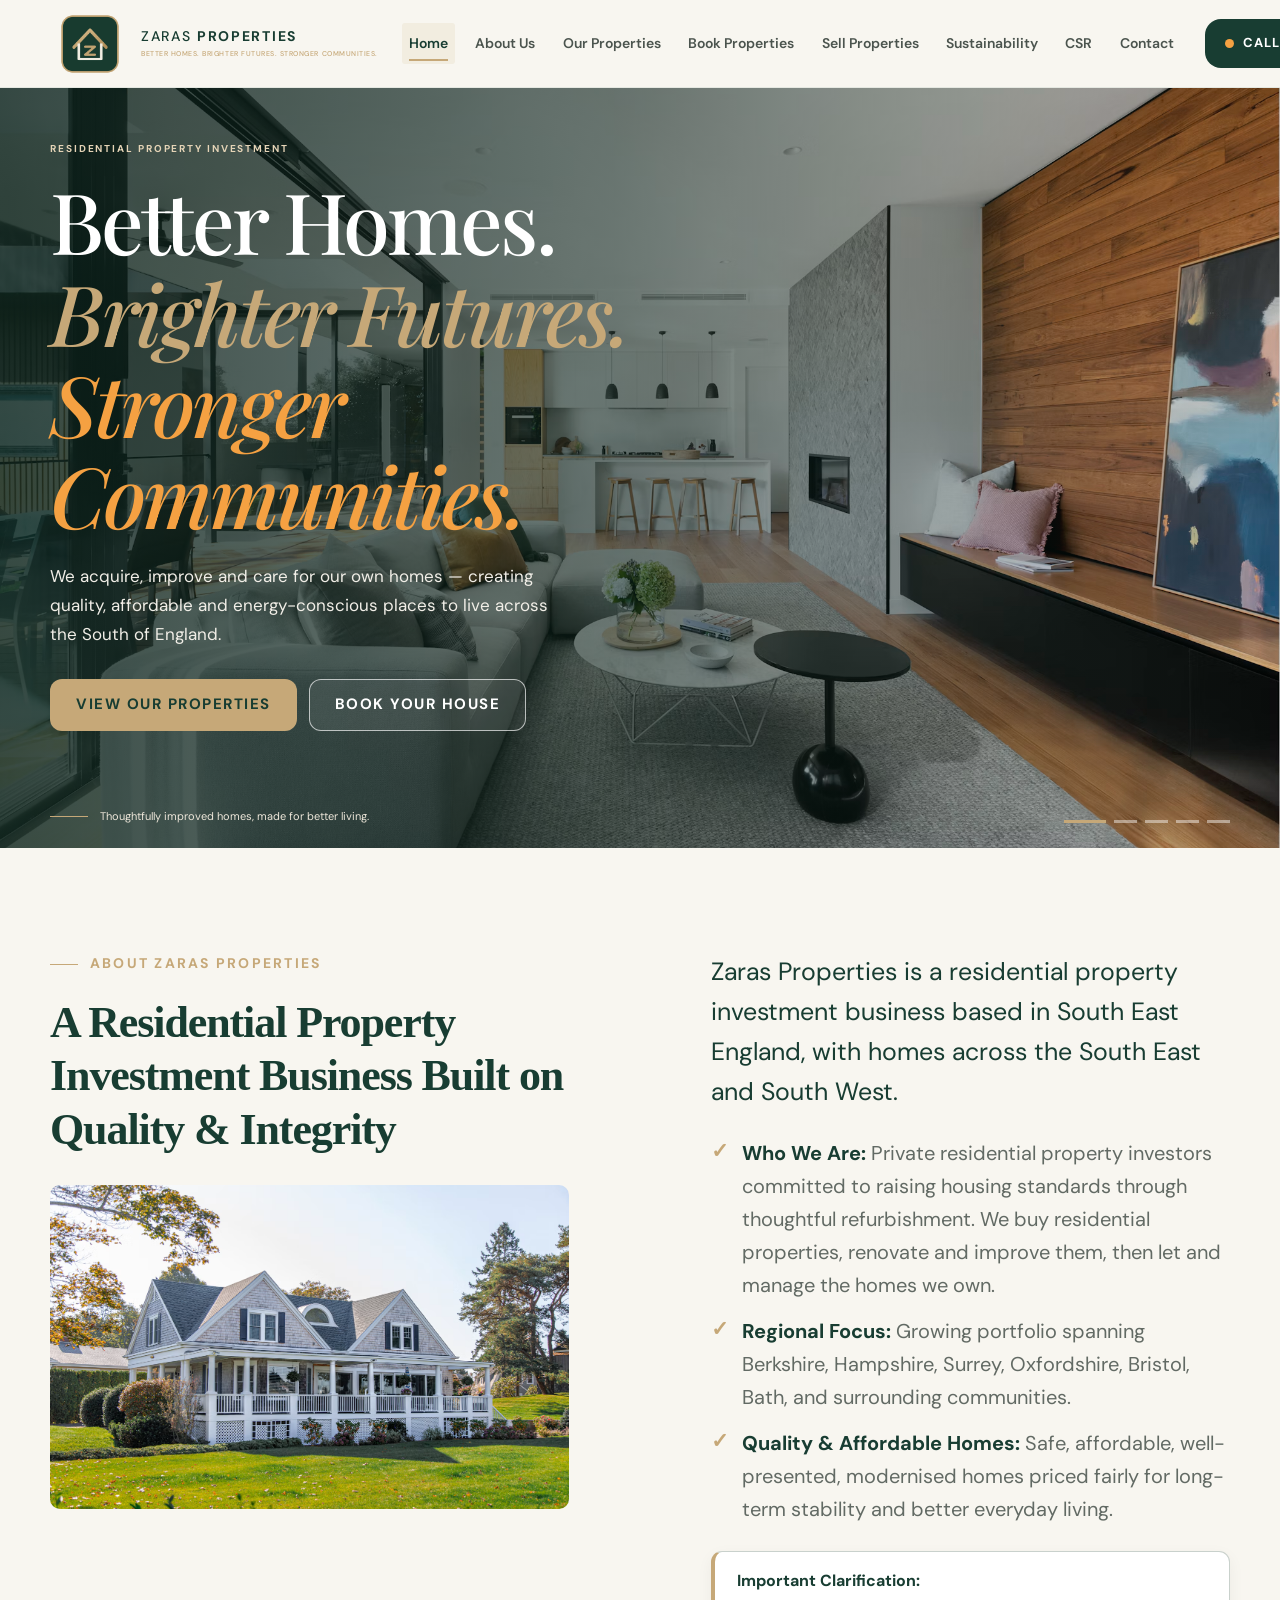
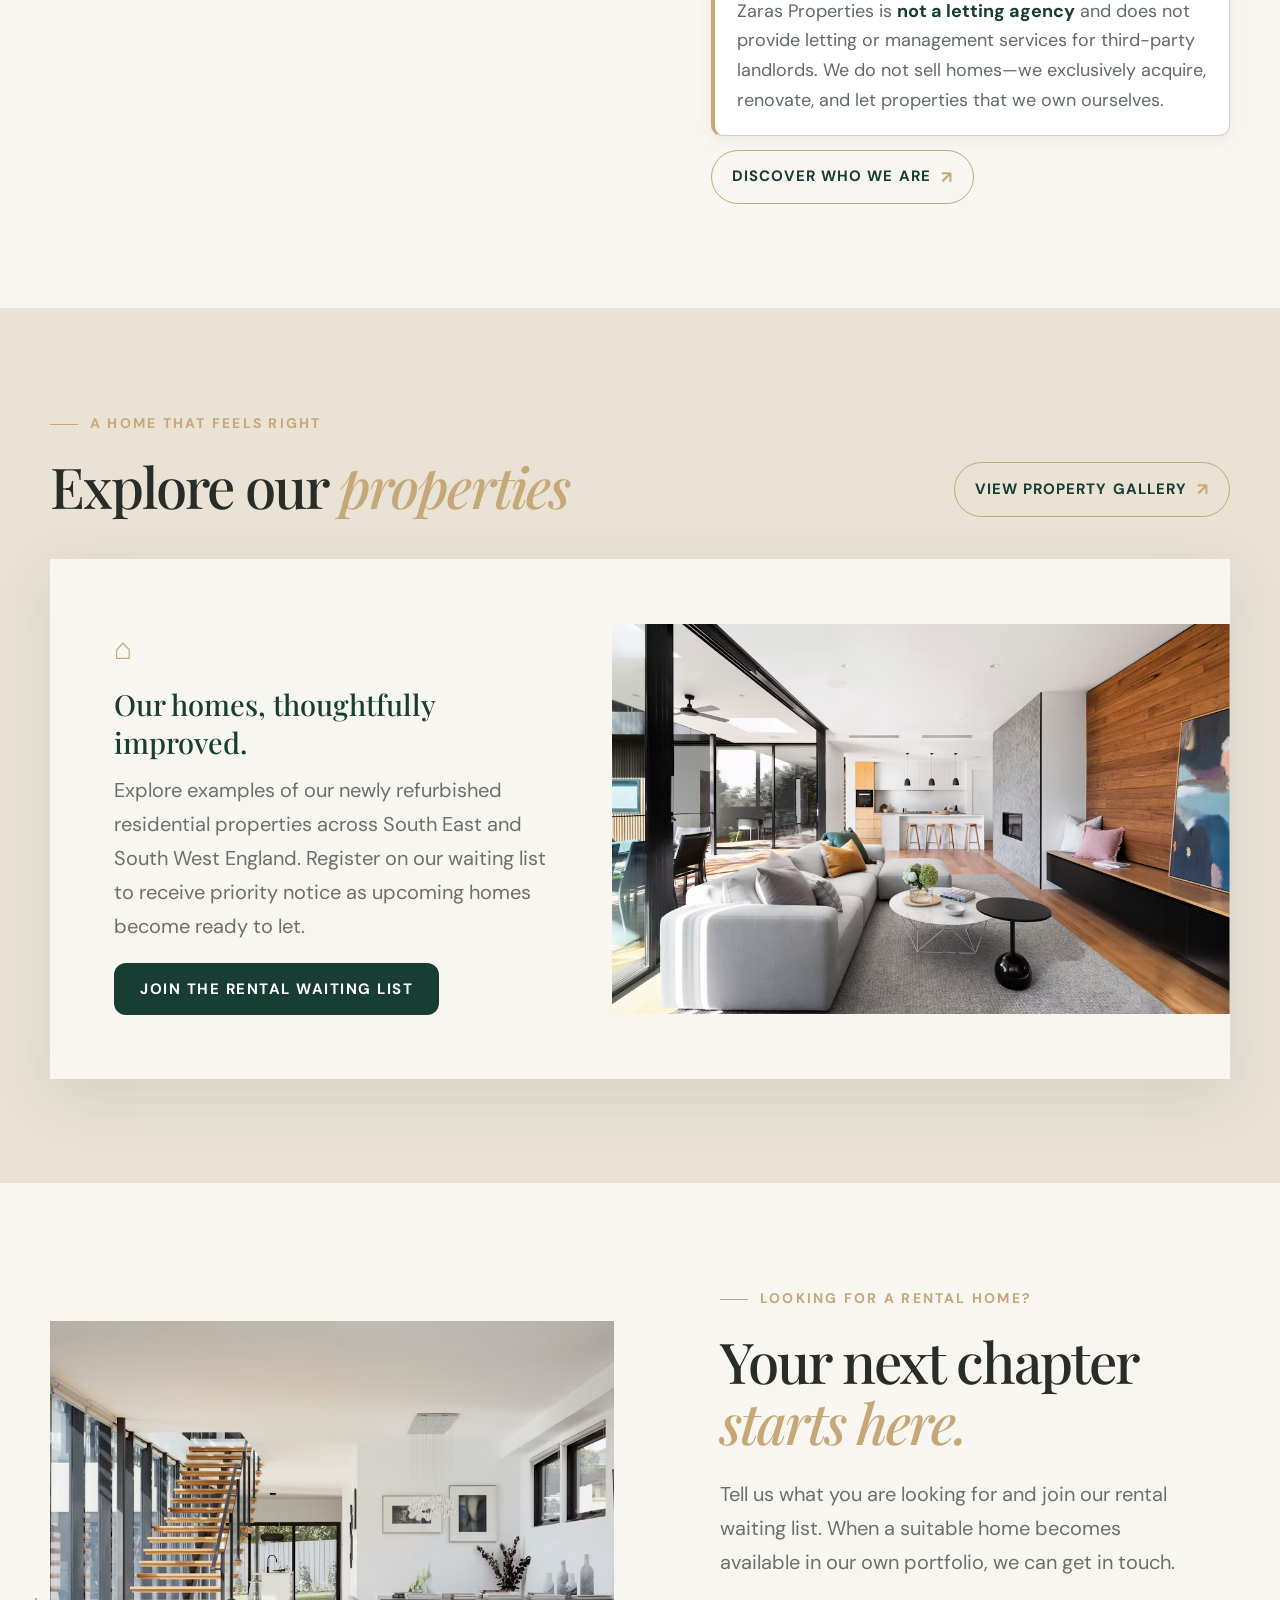
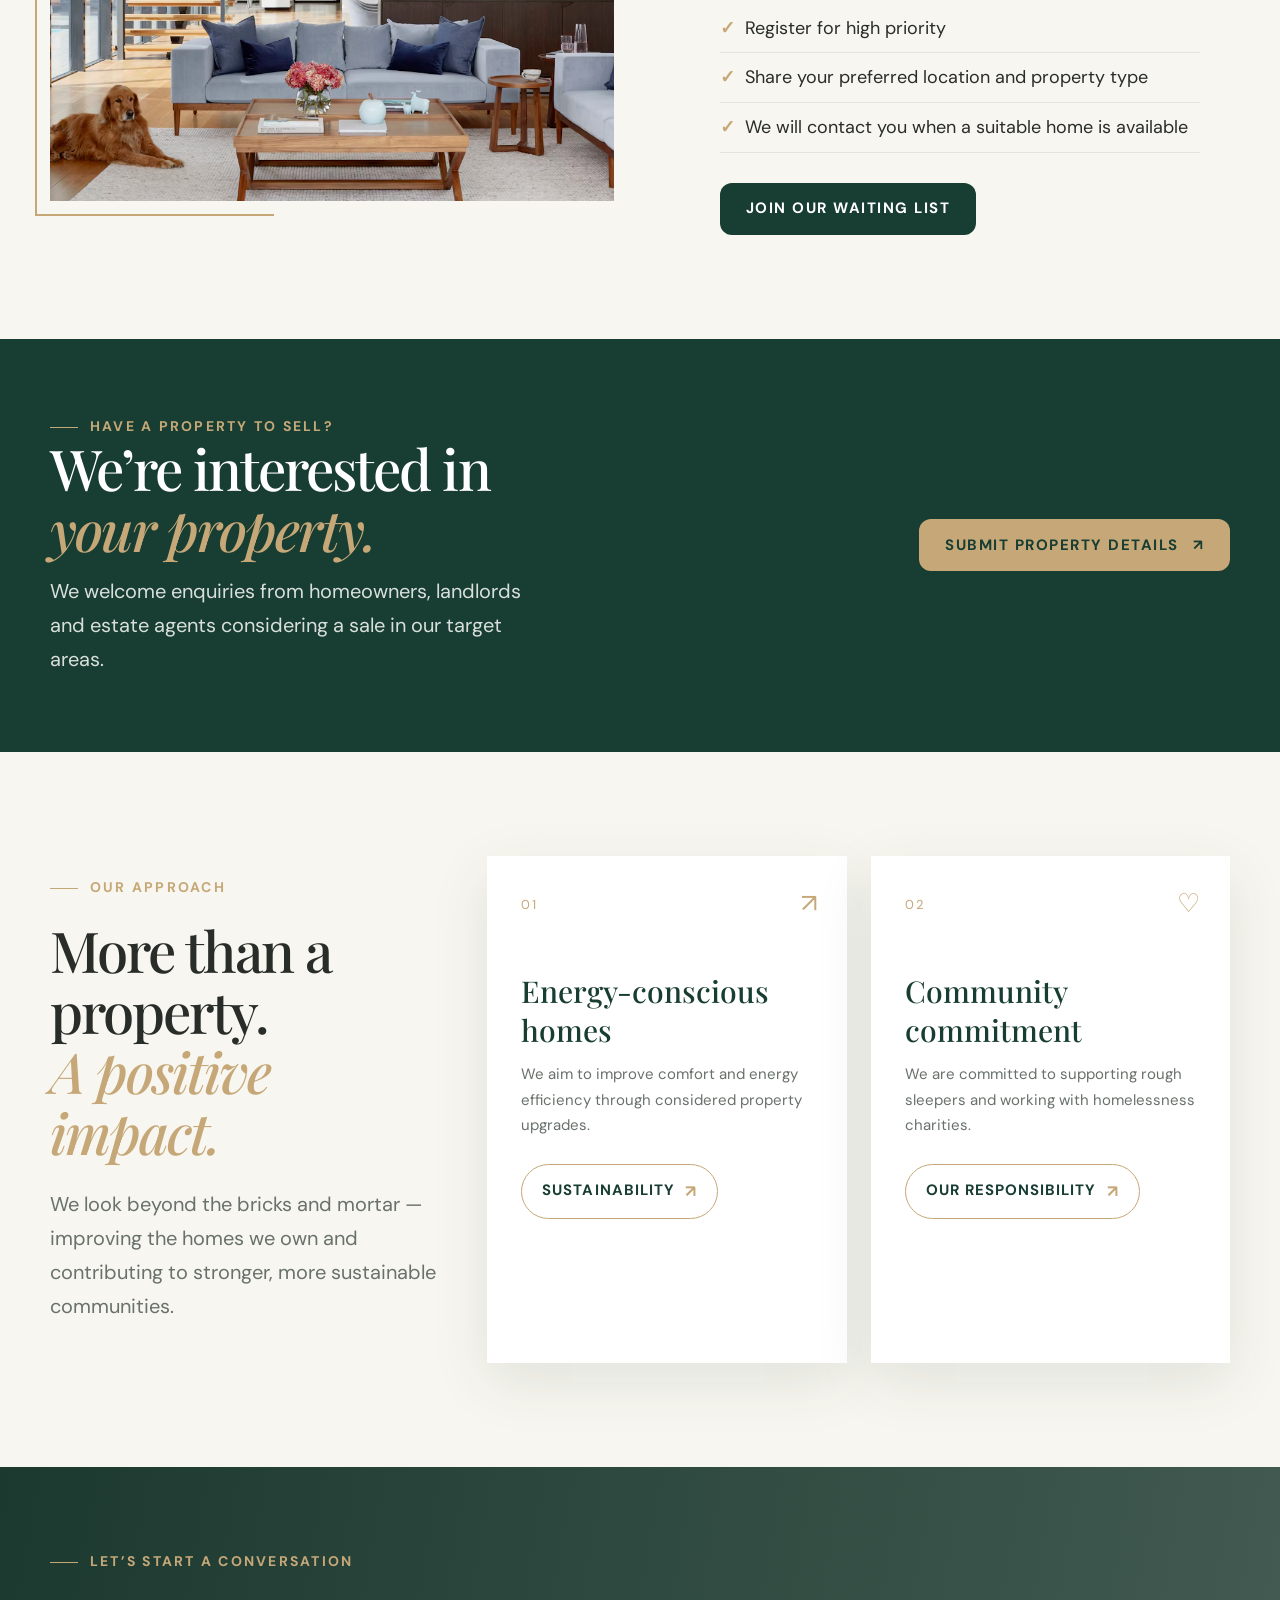
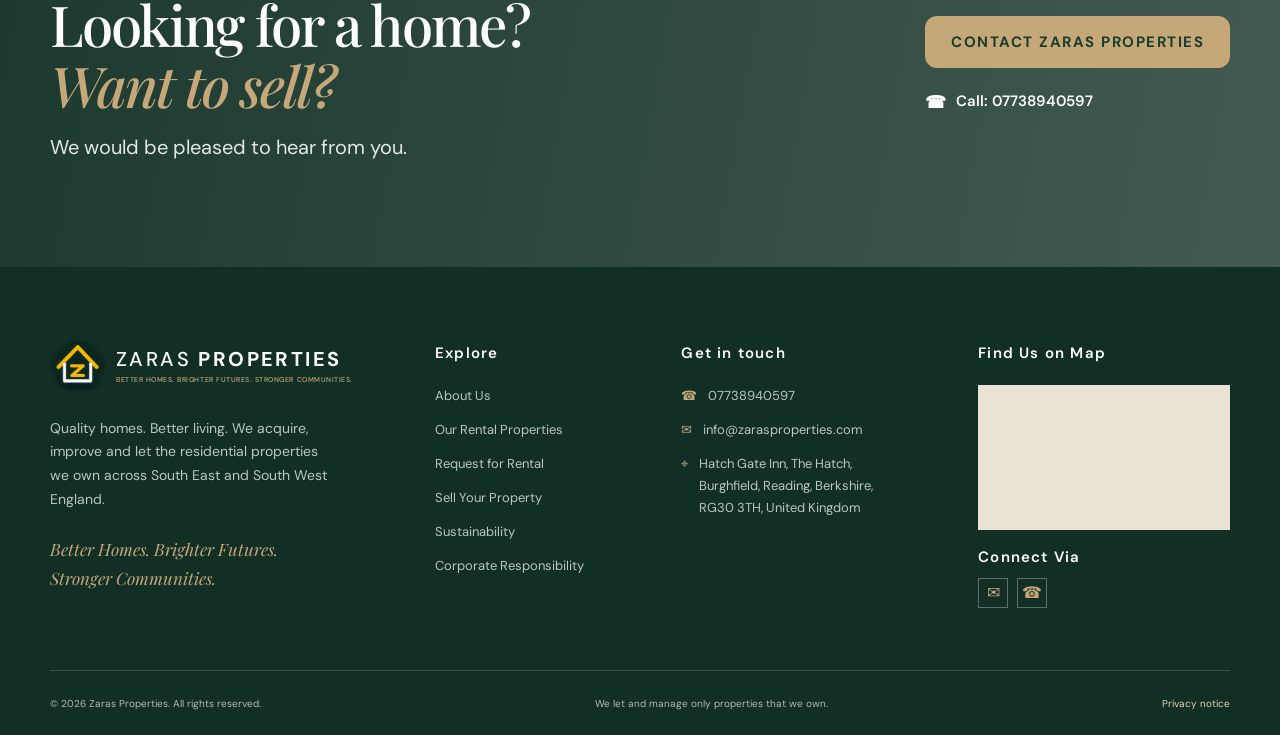
==== index.html @ 3f0edce5 "Add full website project with all folders" ====
<!doctype html>
<html lang="en-GB">

<head>
  <meta charset="utf-8"><meta name="viewport" content="width=device-width, initial-scale=1">
  <title>Zaras Properties | Better Homes. Brighter Futures. Stronger Communities.</title>
  <meta name="description" content="Residential property investment and quality rental homes across South East and South West England.">
  <meta name="theme-color" content="#183D32">
  <link rel="preconnect" href="https://fonts.googleapis.com"><link rel="preconnect" href="https://fonts.gstatic.com" crossorigin>
  <link href="https://fonts.googleapis.com/css2?family=DM+Sans:wght@400;500;600;700&family=Playfair+Display:ital,wght@0,500;0,600;1,500;1,600&display=swap" rel="stylesheet">
  <link rel="stylesheet" href="assets/css/style.css">
  
  <link rel="icon" type="image/png" sizes="32x32" href="assets/images/favicon.ico" />
  
  
  <script defer src="assets/js/main.js"></script>
</head>


<body>

<a class="skip-link" href="#main">Skip to content</a>

<!-- Menu Part-->


<!-- Logo Section-->


<header class="site-header">
  <div class="container nav-wrap">
    
	<a class="brand" href="index.html" aria-label="Zaras Properties home">

    <img src="assets/images/zaras-logo.png"
         alt="Zaras Properties Logo"
         class="navbar-logo">

    <span class="brand-name">
        ZARAS <b>PROPERTIES</b>
        <small>BETTER HOMES. BRIGHTER FUTURES. STRONGER COMMUNITIES.</small>
    </span>

	</a>
	
    <button class="menu-toggle" aria-label="Open navigation" aria-expanded="false"><span></span><span></span><span></span></button>
    <nav class="main-nav" aria-label="Main navigation">
      <a class="active" href="index.html">Home</a>
      <a class="" href="about.html">About Us</a>
      <a class="" href="properties.html">Our Properties</a>
      <a class="" href="rental-enquiry.html">Book Properties </a>
      <a class="" href="sell-property.html">Sell Properties</a>
      <a class="" href="sustainability.html">Sustainability</a>
      <a class="" href="csr.html">CSR</a>
      <a class="" href="contact.html">Contact</a>
    </nav>
    <a class="call-button" href="tel:07738940597"><span class="pulse-dot"></span> Call Us</a>
  </div>
</header>


<!-- Main Body  -->

<main>

<!-- Hero Section -->

  <section class="hero" aria-label="Welcome to Zaras Properties">
    <div class="hero-slides" aria-hidden="true">
	
      <div class="hero-slide active" style="background-image: url('assets/images/hero/Image-1.avif');"></div>
	  <div class="hero-slide active" style="background-image: url('assets/images/hero/Image-2.avif');"></div>
	  <div class="hero-slide active" style="background-image: url('assets/images/hero/Image-3.avif');"></div>
	  <div class="hero-slide active" style="background-image: url('assets/images/hero/Image-2.avif');"></div>
	  <div class="hero-slide active" style="background-image: url('assets/images/hero/Image-4.avif');"></div>
	  
    </div>
    <div class="hero-shade"></div>
    <div class="container hero-content">
      <p class="eyebrow light">RESIDENTIAL PROPERTY INVESTMENT</p>
      
	  <h1>
		Better Homes.<br>
		<em>Brighter Futures.<br>
        <span class="stronger-text">Stronger Communities.</span>
		</em>
	</h1>
	
      <p class="hero-copy">We acquire, improve and care for our own homes — creating quality, affordable and energy-conscious places to live across the South of England.</p>
      <div class="button-row">
        <a class="button button-gold" href="properties.html">View Our Properties</a>
        <a class="button button-outline-light" href="rental-enquiry.html">Book Your House</a>
      </div>
      <div class="hero-caption"><span class="caption-line"></span><span id="hero-caption">Thoughtfully improved homes, made for better living.</span></div>
      <div class="hero-dots" aria-label="Choose hero image">
        <button class="hero-dot active" aria-label="Slide 1" data-slide="0"></button><button class="hero-dot" aria-label="Slide 2" data-slide="1"></button><button class="hero-dot" aria-label="Slide 3" data-slide="2"></button><button class="hero-dot" aria-label="Slide 4" data-slide="3"></button><button class="hero-dot" aria-label="Slide 5" data-slide="4"></button>
      </div>
    </div>
  </section>
  
  <!-- About Section -->

  <section class="intro-section section-pad">
    <div class="container split-intro">
      
	 
			<div class="about-heading">
				<span class="section-eyebrow">About Zaras Properties</span>

				<h2 class="about-section-title">
					A Residential Property Investment Business Built on Quality &amp; Integrity
				</h2>

				<div class="about-section-image">
					<img src="assets/images/about-image.avif"
						 alt="Residential property owned and renovated by Zaras Properties">
				</div>
           </div>

	  
      <div class="intro-copy"><p class="lead">Zaras Properties is a residential property investment business based in South East England, with homes across the South East and South West.</p>
	  
	  <div class="about-feature-list">

			<div class="about-feature-item">
				<span class="feature-check">✓</span>
				<p>
					<strong>Who We Are:</strong>
					
					Private residential property investors committed to raising
					housing standards through thoughtful refurbishment. We buy residential properties, renovate and improve them, then let and manage the homes we own.
				</p>

			</div>

			<div class="about-feature-item">
				<span class="feature-check">✓</span>
				<p>
					<strong>Regional Focus:</strong>
					Growing portfolio spanning Berkshire, Hampshire, Surrey,
					Oxfordshire, Bristol, Bath, and surrounding communities.
				</p>
			</div>

			<div class="about-feature-item">
				<span class="feature-check">✓</span>
				<p>
					<strong>Quality &amp; Affordable Homes:</strong>
					Safe, affordable, well-presented, modernised homes priced fairly for
					long-term stability and  better everyday living.
				</p>
			</div>

		</div>
		
		
		<div class="important-clarification">
			<h3>Important Clarification:</h3>
			<p>
				Zaras Properties is <strong>not a letting agency</strong> and does not provide letting or management services for third-party landlords. We do not sell homes—we exclusively acquire, renovate, and let properties that we own ourselves.
			</p>
		</div>
	  
	  <a class="text-link" href="about.html">Discover who we are <span>↗</span></a></div>
    
	
</div>
	
	



		


  </section>


<!-- Explore our properties Section -->

  <section class="section-pad bg-sand">
    <div class="container">
      <div class="section-heading"><div><p class="section-eyebrow">A HOME THAT FEELS RIGHT</p><h2>Explore our <em>properties</em></h2></div><a class="text-link" href="properties.html">View property gallery <span>↗</span></a></div>
                  <div class="empty-feature"><div><span class="empty-icon">⌂</span><h3>Our homes, thoughtfully improved.</h3><p>Explore examples of our newly refurbished residential properties across South East and South West England. Register on our waiting list to receive priority notice as upcoming homes become ready to let.</p><a class="button button-green" href="rental-enquiry.html">Join the rental waiting list</a>
				  
				  </div>
				  
				  <img src="assets/images/explorer-properties.avif"
							alt="Bright, renovated British-style home interior">
				  
				  </div>
          </div>
  </section>

<!-- Looking for properties Section -->

  <section class="section-pad">
    <div class="container feature-split">
	
      <div class="feature-image">
	  	  
	  <img src="assets/images/looking-for-rental.avif"
		alt="Bright, renovated British-style home interior">
	  </div>
	  
      <div class="feature-text"><p class="section-eyebrow">LOOKING FOR A RENTAL HOME?</p><h2>Your next chapter<br><em>starts here.</em></h2><p>Tell us what you are looking for and join our rental waiting list. When a suitable home becomes available in our own portfolio, we can get in touch.</p>
	  
	  <ul class="check-list">
	  
	  <li>Register for high priority</li>
	  <li>Share your preferred location and property type</li>
	  <li>We will contact you when a suitable home is available</li>
	  
	  </ul>
	  
	  <a class="button button-green" href="rental-enquiry.html">Join Our Waiting List</a>
	  
	  </div>
    </div>
  </section>

<!-- HAVE A PROPERTY TO SELL Section -->

  <section class="sell-band">
    
	<div class="container sell-inner">
	
	<div>
		<p class="section-eyebrow light">HAVE A PROPERTY TO SELL?</p><h2>We’re interested in<br><em>your property.</em></h2><p>We welcome enquiries from homeowners, landlords and estate agents considering a sale in our target areas.</p>
	
	</div>
	
	<a class="button button-gold" href="sell-property.html">Submit Property Details <span>↗</span></a>
	
	</div>
  </section>

<!-- Our Approach Section -->

  <section class="section-pad">
    <div class="container values-grid">
      
	  <div class="value-intro">
	  <p class="section-eyebrow">OUR APPROACH</p><h2>More than a property.<br><em>A positive impact.</em></h2><p>We look beyond the bricks and mortar — improving the homes we own and contributing to stronger, more sustainable communities.</p>
	  </div>
	  
      <a class="value-card" href="sustainability.html"><span class="value-number">01</span><span class="value-icon">↗</span><h3>Energy-conscious homes</h3><p>We aim to improve comfort and energy efficiency through considered property upgrades.</p><span class="text-link">Sustainability <b>↗</b></span></a>
	  
      <a class="value-card" href="csr.html"><span class="value-number">02</span><span class="value-icon">♡</span><h3>Community commitment</h3><p>We are committed to supporting rough sleepers and working with homelessness charities.</p><span class="text-link">Our responsibility <b>↗</b></span></a>
    </div>
  
  </section>
  
  
  <!-- Contact Section -->

  <section class="contact-cta">
    <div class="container cta-inner">
	
	<div><p class="section-eyebrow light">LET’S START A CONVERSATION</p><h2>Looking for a home?<br><em>Want to sell?</em></h2><p>We would be pleased to hear from you.</p>
	</div>
	
	
		<div class="cta-actions">
			<a class="button button-gold" href="contact.html">
				Contact Zaras Properties
			</a>

			<a class="phone-link light" href="tel:07738940597">
				<span class="phone-icon">☎</span>
				Call: 07738940597
			</a>
		</div>

	
	</div>
  </section>
  
</main>



<!-- Footer Part -->

<footer class="site-footer">

  <div class="container footer-grid">
  
    <div class="footer-brand">
	
		
		<a class="brand brand-light" href="index.html">
			<img src="assets/images/logo-footer.png"
     `		alt="Zaras Properties Logo"
			class="footer-logo">

			<span class="brand-name">
				ZARAS <b>PROPERTIES</b>
				<small>BETTER HOMES. BRIGHTER FUTURES. STRONGER COMMUNITIES.</small>
			</span>
		
		</a>

		<p>Quality homes. Better living. We acquire, improve and let the residential properties we own across South East and South West England.</p>

		<p class="footer-slogan">Better Homes. Brighter Futures.<br>Stronger Communities.</p>

		
	</div>
	
	
    <div>
	
		<h3>Explore</h3>
		<ul>
		<li><a href="about.html">About Us</a></li>
		<li><a href="properties.html">Our Rental Properties</a></li>
		<li><a href="rental-enquiry.html">Request for Rental</a></li>
		<li><a href="sell-property.html">Sell Your Property</a></li>
		<li><a href="sustainability.html">Sustainability</a></li>
		<li><a href="csr.html">Corporate Responsibility</a></li>
		</ul>
	
	</div>
	
    <div>
		<h3>Get in touch</h3>
		<ul class="contact-list">
		
		<li><span>☎</span><a href="tel:07738940597">07738940597</a></li>
		<li><span>✉</span><a href="mailto:info@zarasproperties.com">info@zarasproperties.com</a></li>
		<li><span>⌖</span><span>Hatch Gate Inn, The Hatch,<br>Burghfield, Reading, Berkshire,<br>RG30 3TH, United Kingdom</span></li>
		
		</ul>
	</div>
	
    <div>
	
		<h3>Find Us on Map</h3>
		<div class="map-frame footer-map">
		<iframe title="Zaras Properties office location" loading="lazy" referrerpolicy="no-referrer-when-downgrade" src="https://www.google.com/maps?q=Hatch%20Gate%20Inn%2C%20The%20Hatch%2C%20Burghfield%2C%20Reading%2C%20Berkshire%2C%20RG30%203TH&output=embed"></iframe>
		</div>
		
		<h3 class="social-heading">Connect Via</h3><div class="social-links"><a href="mailto:info@zarasproperties.com" aria-label="Email Zaras Properties">✉</a><a href="tel:07738940597" aria-label="Call Zaras Properties">☎</a></div>
	
	</div>
	
		
	
  </div>
  
  <div class="container footer-bottom"><span>© 2026 Zaras Properties. All rights reserved.</span><span>We let and manage only properties that we own.</span><a href="privacy.html">Privacy notice</a></div>
  
  
</footer>


</body>

</html>
---- assets/css/style.css ----
:root {
    --green: #183D32;
    --green2: #214d40;
    --gold: #C6A878;
    --ivory: #F8F6F0;
    --sand: #E9E2D5;
    --charcoal: #292D2A;
    --sage: #879889;
    --white: #fff;
	--yellow: #f5a142;
    --serif: "Playfair Display",Georgia,serif;
    --sans: "DM Sans",Arial,sans-serif;
    --shadow: 0 18px 55px rgba(24,61,50,.10)
}
* {
    box-sizing: border-box
}
html {
    scroll-behavior: smooth
}
body {
    margin: 0;
    background: var(--ivory);
    color: var(--charcoal);
    font-family: var(--sans);
    font-size: 15px;
    line-height: 1.7
}
body.menu-open {
    overflow: hidden
}
img {
    max-width: 100%;
    display: block
}
a {
    color: inherit;
    text-decoration: none
}
button,input,select,textarea {
    font: inherit
}
.container {
    width: min(1180px,calc(100% - 48px));
    margin: auto
}
.narrow {
    max-width: 760px
}
.center {
    text-align: center
}
.section-pad {
    padding: 104px 0
}
.bg-sand {
    background: var(--sand)
}
.eyebrow {
    font-size: 10px;
    font-weight: 700;
    letter-spacing: .19em;
    color: var(--sage);
    margin: 0 0 18px
}
.eyebrow.light {
    color: #e5d4b7
}
h1,h2,h3,p {
    margin-top: 0
}
h1,h2 {
    font-family: var(--serif);
    font-weight: 500;
    letter-spacing: -.035em;
    line-height: 1.08
}
h1 {
    font-size: clamp(48px,6.6vw,86px);
    margin-bottom: 22px
}
h2 {
    font-size: clamp(36px,4.4vw,58px);
    margin-bottom: 24px
}
h1 em,h2 em {
    color: var(--gold);
    font-weight: 500
}
h3 {
    font-size: 20px;
    line-height: 1.3;
    font-weight: 600
}
.lead {
    font-size: 25px;
    line-height: 1.6;
    color: var(--green)
}
.button {
    display: inline-flex;
    align-items: center;
    justify-content: center;
    gap: 14px;
    min-height: 52px;
    padding: 0 25px;
    border: 1px solid transparent;
    font-size: 15px;
    font-weight: 700;
    letter-spacing: .1em;
    text-transform: uppercase;
    transition: .25s ease;
    cursor: pointer;
	border-radius: 12px;
}
.button:hover {
    transform: translateY(-2px);
    box-shadow: 0 10px 25px #0002
}
.button-green {
    background: var(--green);
    color: white
}
.button-green:hover {
    background: var(--gold);
    color: #fff;
}

.button-gold {
    background: var(--gold);
    color: var(--green)
}
.button-outline-light {
    border-color: #ffffffa8;
    color: #fff;
    background: #ffffff12
}
.button-row {
    display: flex;
    gap: 12px;
    flex-wrap: wrap
}
.text-link {
    display: inline-flex;
    align-items: center;
    justify-content: center;
    gap: 10px;

    color: var(--green);
    background: transparent;
    font-size: 15px;
    font-weight: 700;
    letter-spacing: .07em;
    text-transform: uppercase;
    text-decoration: none;

    border: 1px solid var(--gold);
    border-radius: 30px;
    padding: 12px 20px;

    transition: all .3s ease;
}
.text-link span,.text-link b {
    color: var(--gold);
    font-size: 17px;
    transition: all .3s ease;
}

.text-link:hover {
    background: var(--green);
    color: #fff;
    border-color: var(--gold);
}
.text-link:hover span,
.text-link:hover b {
    color: #fff;
    transform: translate(3px, -2px);
}
.skip-link {
    position: absolute;
    left: -999px;
    top: 8px;
    background: #fff;
    padding: 10px;
    z-index: 1000
}
.skip-link:focus {
    left: 8px
}
.site-header {
    height: 88px;
    position: sticky;
    top: 0;
    z-index: 100;
    background: rgba(248,246,240,.96);
    backdrop-filter: blur(14px);
    border-bottom: 1px solid #183d3214
}
.nav-wrap {
    height: 100%;
    display: flex;
    align-items: center;
    justify-content: space-between;
    gap: 24px
}
.brand {
    display: flex;
    align-items: center;
    gap: 11px;
    flex-shrink: 0
}
.brand-mark {
    width: 42px;
    height: 42px;
    border: 1px solid var(--gold);
    display: grid;
    place-items: center;
    color: var(--green);
    font-family: var(--serif);
    font-size: 29px
}
.brand-name {
    font-size: 14px;
    letter-spacing: .12em;
    color: var(--green);
    font-weight: 500;
    line-height: 1.2
}
.brand-name b {
    font-weight: 700
}
.brand-name small {
    display: block;
    font-size: 7px !important;
	color: var(--gold) !important;
    letter-spacing: .16em;
    color: var(--sage);
    margin-top: 5px
}
.main-nav {
    display: flex;
    align-items: center;
    gap: clamp(10px,1.35vw,21px)
}
.main-nav a {
    font-size: 10px;
    font-weight: 600;
    color: #4b544e;
    white-space: nowrap;
    transition: .2s
}
.main-nav a:hover,.main-nav a.active {
    color: var(--green)
}
.main-nav a.active {
    box-shadow: 0 2px var(--gold);
    padding-bottom: 6px
}

.call-button {
    display: flex;
    align-items: center;
    gap: 9px;
    background: var(--green);
    color: #fff;
    padding: 12px 19px;
    font-size: 13px;
    font-weight: 700;
    letter-spacing: .08em;
    text-transform: uppercase;
    white-space: nowrap;

    border-radius: 16px;
    border: 1px solid transparent;
    transition: all .3s ease;
    cursor: pointer;
}

.call-button:hover {
    background: var(--gold);
    color: #fff;
    border-color: var(--gold);
}

.pulse-dot {
    width: 9px;
    height: 9px;
    background: var(--yellow);
    border-radius: 50%;
    box-shadow: 0 0 0 0 #c6a878a0;
    animation: pulse 1.8s infinite
}
@keyframes pulse {
    70% {
        box-shadow: 0 0 0 8px #c6a87800
    }
    100% {
        box-shadow: 0 0 0 0 #c6a87800
    }
}
.menu-toggle {
    display: none
}
.hero {
    min-height: 650px;
    height: min(760px,calc(100vh - 88px));
    position: relative;
    display: flex;
    align-items: center;
    overflow: hidden;
    background: var(--green)
}
.hero-slides,.hero-shade {
    position: absolute;
    inset: 0
}
.hero-slide {
    position: absolute;
    inset: 0;
    background-size: cover;
    background-position: center;
    opacity: 0;
    transform: scale(1.04);
    transition: opacity 1.3s ease,transform 7s ease
}
.hero-slide.active {
    opacity: 1;
    transform: scale(1)
}
.hero-shade {
    background: linear-gradient(90deg,rgba(12,35,28,.82) 0%,rgba(12,35,28,.58) 48%,rgba(12,35,28,.12) 100%)
}
.hero-content {
    position: relative;
    color: #fff;
    padding-top: 30px
}
.hero h1 {
    max-width: 760px
}
.hero-copy {
    max-width: 520px;
    color: #f1eee7;
    font-size: 16px;
    margin-bottom: 30px
}
.hero-caption {
    display: flex;
    align-items: center;
    gap: 12px;
    margin-top: 76px;
    color: #eee7da;
    font-size: 11px
}
.caption-line {
    width: 38px;
    height: 1px;
    background: var(--gold)
}
.hero-dots {
    position: absolute;
    right: 0;
    bottom: 3px;
    display: flex;
    gap: 8px
}
.hero-dot {
    width: 23px;
    height: 3px;
    border: 0;
    background: #ffffff70;
    padding: 0;
    cursor: pointer
}
.hero-dot.active {
    background: var(--gold);
    width: 42px
}
.split-intro {
    display: grid;
    grid-template-columns: 1fr 1fr;
    gap: 12%;
    align-items: start
}
.intro-copy {
    max-width: 540px
}
.intro-copy p:not(.lead) {
    color: #626a64
}
.intro-copy .text-link {
    margin-top: 14px
}
.section-heading {
    display: flex;
    align-items: end;
    justify-content: space-between;
    gap: 30px;
    margin-bottom: 42px
}
.section-heading h2 {
    margin-bottom: 0
}
.section-note {
    max-width: 290px;
    color: #68716b;
    font-size: 13px
}
.property-grid {
    display: grid;
    grid-template-columns: repeat(3,1fr);
    gap: 24px
}
.property-card {
    background: var(--ivory);
    box-shadow: var(--shadow);
    overflow: hidden
}
.property-card>a {
    display: block
}
.property-card img {
    width: 100%;
    height: 250px;
    object-fit: cover;
    transition: transform .6s
}
.property-card:hover img {
    transform: scale(1.04)
}
.property-info {
    padding: 25px
}
.property-info .eyebrow {
    margin-bottom: 10px
}
.property-info h3 {
    color: var(--green);
    margin-bottom: 9px
}
.property-info p:not(.eyebrow) {
    color: #69716b;
    font-size: 13px
}
.property-info .text-link {
    margin-top: 5px
}
.empty-feature,.gallery-empty {
    display: grid;
    grid-template-columns: 1fr 1.1fr;
    align-items: center;
    background: var(--ivory);
    box-shadow: var(--shadow)
}
.empty-feature>div,.gallery-empty>div {
    padding: clamp(28px,5vw,65px)
}
.empty-feature img {
    width: 100%;
    height: 390px;
    object-fit: cover;
	transition: transform .5s ease;
}
.empty-feature:hover img {
    transform: scale(1.04);
}
.gallery-empty img {
    width: 100%;
    height: 390px;
    object-fit: cover
}
.empty-icon {
    font-size: 30px;
    color: var(--gold)
}
.empty-feature h3 {
    font-family: var(--serif);
    font-size: 29px;
    font-weight: 500;
    color: var(--green);
    margin: 12px 0
}
.empty-feature p,.gallery-empty p {
    color: #69716b
}
.feature-split {
    display: grid;
    grid-template-columns: 1.05fr .95fr;
    gap: 9%;
    align-items: center
}
.feature-image {
    position: relative
}
.feature-image:before {
    content: "";
    position: absolute;
    left: -15px;
    bottom: -15px;
    width: 42%;
    height: 45%;
    border-left: 2px solid var(--gold);
    border-bottom: 2px solid var(--gold);
    z-index: 0
}
.feature-image img {
    position: relative;
    width: 100%;
    height: 480px;
    object-fit: cover;
	transition: transform .5s ease;
}
.feature-image:hover img {
    transform: scale(1.04);
}


.feature-text {
    max-width: 480px
}
.feature-text>p:not(.eyebrow) {
    color: #68716b
}
.check-list {
    list-style: none;
    padding: 0;
    margin: 25px 0 30px
}
.check-list li {
    padding: 9px 0 9px 25px;
    position: relative;
    font-size: 13px;
    border-bottom: 1px solid #183d3218
}
.check-list li:before {
    content: "✓";
    position: absolute;
    left: 0;
    color: var(--gold);
    font-weight: 700
}
.sell-band {
    background: var(--green);
    color: #fff;
    padding: 76px 0
}
.sell-inner {
    display: flex;
    justify-content: space-between;
    align-items: center;
    gap: 40px
}
.sell-inner h2 {
    margin-bottom: 14px
}
.sell-inner p:not(.eyebrow) {
    color: #d9e0db;
    max-width: 510px;
    margin-bottom: 0
}
.sell-inner .button {
    flex-shrink: 0
}
.values-grid {
    display: grid;
    grid-template-columns: 1.15fr 1fr 1fr;
    gap: 24px;
    align-items: stretch
}
.value-intro {
    padding: 20px 20px 20px 0
}
.value-intro p:not(.eyebrow) {
    color: #68716b
}
.value-card {
    position: relative;
    padding: 34px;
    background: #fff;
    min-height: 290px;
    box-shadow: var(--shadow);
    transition: .25s
}
.value-card:hover {
    transform: translateY(-5px)
}
.value-number {
    font-size: 13px;
    letter-spacing: .15em;
    color: var(--gold)
}
.value-icon {
    position: absolute;
    right: 30px;
    top: 25px;
    color: var(--gold);
    font-size: 26px
}
.value-card h3 {
    font-family: var(--serif);
    font-weight: 500;
    font-size: 30px;
    color: var(--green);
    margin: 55px 0 12px
}
.value-card p {
    font-size: 15px;
    color: #68716b
}
.value-card .text-link {
    margin-top: 10px
}
.contact-cta {
    background: linear-gradient(100deg,rgba(16,47,37,.95),rgba(16,47,37,.78)),url('https://images.unsplash.com/photo-1600607687920-4e2a09cf159d?auto=format&fit=crop&w=1800&q=80') center/cover;
    color: #fff;
    padding: 83px 0
}
.cta-inner {
    display: flex;
    align-items: center;
    justify-content: space-between;
    gap: 40px
}
.cta-inner h2 {
    margin-bottom: 14px
}
.cta-inner p:not(.eyebrow) {
    color: #e2e8e3
}
.cta-actions {
    display: flex;
    flex-direction: column;
    align-items: flex-start;
    gap: 20px
}
.phone-link {
    font-size: 15px;
    font-weight: 600
}
.light {
    color: #fff
}
.page-hero {
    min-height: 430px;
    display: flex;
    align-items: center;
    color: #fff;
    background: linear-gradient(90deg,rgba(15,46,36,.86),rgba(15,46,36,.38)),var(--page-image) center/cover
}
.page-hero .container {
    padding: 65px 0
}
.page-hero h1 {
    font-size: clamp(48px,6vw,72px);
    margin-bottom: 16px
}
.page-hero p:not(.eyebrow) {
    max-width: 540px;
    color: #f2f1eb;
    font-size: 15px
}
.compact-hero {
    min-height: 360px
}
.three-grid {
    display: grid;
    grid-template-columns: repeat(3,1fr);
    gap: 22px
}
.simple-card {
    background: var(--ivory);
    padding: 32px;
    min-height: 220px;
    border-top: 2px solid var(--gold)
}
.simple-card h3 {
    font-family: var(--serif);
    font-weight: 500;
    font-size: 25px;
    color: var(--green);
    margin: 22px 0 12px
}
.simple-card p {
    font-size: 13px;
    color: #68716b;
    margin-bottom: 0
}
.card-index {
    color: var(--gold);
    font-size: 11px;
    letter-spacing: .12em
}
.gallery-grid {
    grid-template-columns: repeat(3,1fr)
}
.property-meta,.status-tag {
    display: inline-block;
    font-size: 10px;
    letter-spacing: .05em;
    text-transform: uppercase;
    color: var(--green);
    margin: 4px 8px 0 0
}
.status-tag {
    padding: 4px 8px;
    background: var(--sand)
}
.gallery-empty {
    grid-template-columns: 1.1fr 1fr
}
.gallery-empty img {
    height: 430px
}
.gallery-empty h2 {
    font-size: 39px
}
.disclaimer {
    font-size: 11px;
    color: #7a807b;
    margin-top: 24px
}
.form-layout {
    display: grid;
    grid-template-columns: .75fr 1.25fr;
    gap: 9%;
    align-items: start
}
.form-aside {
    position: sticky;
    top: 125px
}
.form-aside p:not(.eyebrow) {
    color: #68716b
}
.aside-note {
    background: var(--sand);
    padding: 22px;
    margin-top: 30px;
    border-left: 2px solid var(--gold)
}
.aside-note strong {
    font-size: 12px;
    color: var(--green)
}
.aside-note p {
    font-size: 12px;
    margin: 8px 0 0
}
.contact-form {
    background: #fff;
    padding: clamp(25px,4vw,48px);
    box-shadow: var(--shadow)
}
.contact-form label {
    display: block;
    font-size: 11px;
    font-weight: 600;
    color: #46534b;
    margin-bottom: 18px
}
.contact-form input:not([type=checkbox]),.contact-form select,.contact-form textarea {
    width: 100%;
    margin-top: 8px;
    border: 1px solid #d9ded8;
    background: #fcfbf8;
    padding: 13px 14px;
    color: var(--charcoal);
    outline: none;
    border-radius: 0;
    font-size: 13px
}
.contact-form input:focus,.contact-form select:focus,.contact-form textarea:focus {
    border-color: var(--sage);
    box-shadow: 0 0 0 3px #87988920
}
.contact-form textarea {
    resize: vertical
}
.form-row {
    display: grid;
    grid-template-columns: 1fr 1fr;
    gap: 16px
}
.contact-form .consent {
    display: flex;
    gap: 10px;
    align-items: flex-start;
    font-weight: 400;
    color: #68716b
}
.consent input {
    margin-top: 3px;
    accent-color: var(--green)
}
.form-privacy {
    font-size: 10px;
    color: #818a83;
    margin: 13px 0 0
}
.other-subject[hidden] {
    display: none
}
.form-trap {
    position: absolute;
    left: -10000px;
    width: 1px;
    height: 1px;
    overflow: hidden
}
.contact-layout {
    display: grid;
    grid-template-columns: .8fr 1.2fr;
    gap: 8%;
    align-items: start
}
.contact-details h2 {
    font-size: 45px
}
.contact-method {
    display: flex;
    gap: 17px;
    padding: 20px 0;
    border-bottom: 1px solid #183d3220;
    align-items: center
}
.contact-method>span {
    width: 42px;
    height: 42px;
    display: grid;
    place-items: center;
    background: var(--sand);
    color: var(--green);
    font-size: 18px
}
.contact-method small {
    display: block;
    color: var(--sage);
    font-size: 9px;
    letter-spacing: .13em;
    font-weight: 700
}
.contact-method strong {
    font-size: 13px;
    color: var(--green);
    font-weight: 600;
    display: block;
    margin-top: 4px
}
.contact-details .aside-note {
    margin-top: 28px
}
.large-map,.map-frame {
    overflow: hidden;
    background: var(--sand)
}
.large-map iframe {
    width: 100%;
    height: 420px;
    border: 0;
    display: block
}
.footer-map iframe {
    width: 100%;
    height: 145px;
    border: 0;
    display: block
}
.site-footer {
    background: #122f26;
    color: #e9eee9;
    padding: 72px 0 0
}
.footer-grid {
    display: grid;
    grid-template-columns: 1.35fr .8fr 1fr 1fr;
    gap: 45px;
    padding-bottom: 55px
}
.brand-light .brand-mark {
    color: #f3eee3
}
.brand-light .brand-name {
    color: #fff
}
.brand-light .brand-name small {
    color: #b6c2b9
}
.footer-brand>p {
    font-size: 14px;
    color: #b9c7be;
    max-width: 290px;
    margin: 23px 0
}
.footer-slogan {
    color: var(--gold)!important;
    font-family: var(--serif);
    font-style: italic;
    font-size: 17px!important
}
.footer-grid h3 {
    font-size: 15px;
    letter-spacing: .08em;
    margin: 5px 0 22px;
    color: #fff
}
.footer-grid ul {
    list-style: none;
    margin: 0;
    padding: 0
}
.footer-grid li {
    margin: 0 0 12px;
    font-size: 13px;
    color: #bac6bf
}
.footer-grid li a:hover {
    color: var(--gold)
}
.contact-list li {
    display: flex;
    gap: 11px
}
.contact-list li>span:first-child {
    color: var(--gold)
}
.social-heading {
    margin: 18px 0 10px!important
}
.social-links {
    display: flex;
    gap: 9px
}
.social-links a {
    width: 30px;
    height: 30px;
    border: 1px solid #ffffff50;
    display: grid;
    place-items: center;
    color: var(--gold)
}
.footer-bottom {
    border-top: 1px solid #ffffff25;
    min-height: 65px;
    display: flex;
    align-items: center;
    justify-content: space-between;
    gap: 20px;
    font-size: 10px;
    color: #aebdb3
}
.footer-bottom a {
    color: #e6d3b0
}
.result-page {
    min-height: 65vh;
    display: grid;
    place-items: center;
    padding: 70px 24px
}
.result-card {
    max-width: 600px;
    text-align: center;
    background: #fff;
    padding: 55px;
    box-shadow: var(--shadow)
}
.result-card p:not(.eyebrow) {
    color: #68716b
}
.success-mark {
    width: 52px;
    height: 52px;
    border-radius: 50%;
    background: var(--sand);
    color: var(--green);
    display: grid;
    place-items: center;
    font-size: 24px;
    margin: 0 auto 25px
}
.legal-copy h2 {
    font-size: 28px;
    margin: 30px 0 12px
}
.legal-copy p {
    color: #626a64
}
.admin-wrap {
    max-width: 1100px;
    margin: 55px auto;
    padding: 0 24px
}
.admin-login {
    max-width: 500px;
    margin: 10vh auto
}
.admin-top {
    display: flex;
    justify-content: space-between;
    align-items: center;
    margin-bottom: 35px
}
.admin-top h1,.admin-login h1 {
    font-size: 48px
}
.admin-columns {
    display: grid;
    grid-template-columns: 1fr 1fr;
    gap: 25px
}
.admin-list {
    background: #fff;
    padding: 30px;
    box-shadow: var(--shadow)
}
.admin-list h2 {
    font-size: 27px
}
.admin-list h2 span {
    font: 12px var(--sans);
    color: var(--sage)
}
.admin-property {
    display: flex;
    gap: 14px;
    padding: 15px 0;
    border-top: 1px solid #183d3218
}
.admin-property img {
    width: 82px;
    height: 70px;
    object-fit: cover
}
.admin-property small {
    display: block;
    color: #778078;
    font-size: 11px
}
.admin-property p {
    font-size: 11px;
    margin: 7px 0
}
.admin-property a {
    color: var(--green);
    text-decoration: underline
}
.success-message,.error-message {
    padding: 12px 16px;
    background: #e7efe8;
    color: #183d32;
    font-size: 13px
}
.error-message {
    background: #f8e9e5;
    color: #8d3022
}
@media(max-width:1100px) {
    .main-nav {
        gap: 10px
    }
    .main-nav a {
        font-size: 9px
    }
    .nav-wrap {
        gap: 12px
    }
    .call-button {
        padding: 11px
    }
    .footer-grid {
        gap: 25px
    }
}
@media(max-width:900px) {
    .site-header {
        height: 76px
    }
    .menu-toggle {
        display: flex;
        flex-direction: column;
        gap: 5px;
        border: 0;
        background: none;
        padding: 10px;
        z-index: 102
    }
    .menu-toggle span {
        display: block;
        width: 23px;
        height: 2px;
        background: var(--green)
    }
    .main-nav {
        display: none;
        position: fixed;
        inset: 76px 0 0;
        background: var(--ivory);
        padding: 30px 24px;
        flex-direction: column;
        align-items: stretch;
        gap: 0;
        overflow: auto
    }
    .main-nav.open {
        display: flex
    }
    .main-nav a {
        font-size: 14px;
        padding: 14px 0;
        border-bottom: 1px solid #183d3218
    }
    .main-nav a.active {
        box-shadow: none
    }
    .call-button {
        margin-left: auto
    }
    .hero {
        height: 650px;
        min-height: 570px
    }
    .split-intro,.feature-split,.form-layout,.contact-layout {
        grid-template-columns: 1fr;
        gap: 35px
    }
    .feature-image img {
        height: 400px
    }
    .form-aside {
        position: static
    }
    .footer-grid {
        grid-template-columns: 1fr 1fr
    }
    .values-grid {
        grid-template-columns: 1fr 1fr
    }
    .value-intro {
        grid-column: 1/-1
    }
    .sell-inner,.cta-inner {
        align-items: flex-start;
        flex-direction: column
    }
    .gallery-empty {
        grid-template-columns: 1fr 1fr
    }
}
@media(max-width:620px) {
    .container {
        width: min(100% - 36px,1180px)
    }
    .section-pad {
        padding: 70px 0
    }
    .brand-mark {
        width: 36px;
        height: 36px;
        font-size: 24px
    }
    .brand-name {
        font-size: 12px
    }
    .brand-name small {
        font-size: 6px
    }
    .call-button {
        font-size: 9px;
        padding: 10px 11px
    }
    .hero {
        min-height: 620px;
        height: calc(100svh - 76px);
        max-height: 760px
    }
    .hero h1 {
        font-size: 54px
    }
    .hero-copy {
        font-size: 14px
    }
    .hero-caption {
        margin-top: 55px
    }
    .hero-dots {
        bottom: -28px;
        left: 0;
        right: auto
    }
    .button-row {
        flex-direction: column;
        align-items: flex-start
    }
    .button {
        min-height: 49px
    }
    .section-heading {
        align-items: flex-start;
        flex-direction: column
    }
    .property-grid,.three-grid,.values-grid {
        grid-template-columns: 1fr
    }
    .value-intro {
        grid-column: auto
    }
    .property-card img {
        height: 235px
    }
    .empty-feature,.gallery-empty {
        grid-template-columns: 1fr
    }
    .empty-feature img,.gallery-empty img {
        height: 260px;
        grid-row: 1
    }
    .feature-image img {
        height: 300px
    }
    .feature-split {
        gap: 45px
    }
    .sell-band {
        padding: 65px 0
    }
    .cta-inner {
        gap: 15px
    }
    .page-hero {
        min-height: 370px
    }
    .page-hero .container {
        padding: 55px 0
    }
    .page-hero h1 {
        font-size: 53px
    }
    .form-row {
        grid-template-columns: 1fr;
        gap: 0
    }
    .contact-form {
        padding: 24px 19px
    }
    .contact-details h2 {
        font-size: 39px
    }
    .large-map iframe {
        height: 320px
    }
    .footer-grid {
        grid-template-columns: 1fr;
        gap: 28px
    }
    .footer-grid>div {
        max-width: 440px
    }
    .footer-bottom {
        padding: 18px 0;
        align-items: flex-start;
        flex-direction: column;
        gap: 8px
    }
    .result-card {
        padding: 35px 22px
    }
    .admin-columns {
        grid-template-columns: 1fr
    }
    .admin-top {
        align-items: flex-start;
        flex-direction: column;
        gap: 12px
    }
    .admin-top h1 {
        font-size: 42px
    }
}
/* Requested refinements: clearer navigation, slightly larger typography and property showcase */
body {
    font-size: 16px
}
p {
    font-size: 20px
}
.main-nav {
    gap: clamp(9px,1.05vw,16px)
}
.main-nav a {
    font-size: 12px;
    font-weight: 600;
    padding: 9px 7px;
    border-radius: 3px;
    position: relative
}
.main-nav a::after {
    content: "";
    position: absolute;
    left: 7px;
    right: 7px;
    bottom: 3px;
    height: 2px;
    background: var(--gold);
    transform: scaleX(0);
    transform-origin: left;
    transition: transform .22s ease
}
.main-nav a:hover {
    color: var(--green);
    background: rgba(198,168,120,.14)
}
.main-nav a:hover::after,.main-nav a.active::after {
    transform: scaleX(1)
}
.main-nav a.active {
    color: var(--green);
    box-shadow: none;
    padding-bottom: 9px;
    background: rgba(198,168,120,.13)
}
.main-nav a:focus-visible {
    outline: 2px solid var(--gold);
    outline-offset: 3px
}
.brand-name small {
    font-size: 6px;
    letter-spacing: .075em;
    white-space: nowrap
}
.hero-copy,.page-hero p:not(.eyebrow) {
    font-size: 17px
}
.section-note,.property-info p:not(.eyebrow),.simple-card p,.feature-text>p:not(.eyebrow) {
    font-size: 20px
}
.check-list li {
    font-size: 18px
}
.contact-form label {
    font-size: 12px
}
.contact-form input:not([type=checkbox]),.contact-form select,.contact-form textarea {
    font-size: 14px
}
.properties-showcase {
    background: var(--ivory)
}
.properties-intro {
    text-align: center;
    max-width: 760px;
    margin: 0 auto 40px
}
.region-label {
    display: inline-block;
    padding: 7px 13px;
    background: var(--sand);
    border-left: 2px solid var(--gold);
    font-size: 10px;
    font-weight: 700;
    letter-spacing: .13em;
    color: var(--green);
    margin-bottom: 12px
}
.properties-intro h2 {
    font-size: clamp(30px,3.3vw,42px);
    color: var(--green);
    margin-bottom: 12px;
    letter-spacing: -.02em
}
.properties-intro>p {
    max-width: 590px;
    margin: 0 auto;
    color: #68716b;
    font-size: 15px;
    line-height: 1.6
}
.gallery-grid {
    grid-template-columns: repeat(3,minmax(0,1fr));
    gap: 22px
}
.showcase-card {
    border: 1px solid #dce2dc;
    border-radius: 8px;
    background: #fff;
    box-shadow: 0 5px 18px rgba(24,61,50,.07);
    transition: transform .25s ease,box-shadow .25s ease
}
.showcase-card:hover {
    transform: translateY(-4px);
    box-shadow: 0 14px 30px rgba(24,61,50,.12)
}
.showcase-card>a {
    display: block
}
.property-image-wrap {
    height: 185px;
    position: relative;
    overflow: hidden;
    background: var(--sand)
}
.property-image-wrap img {
    width: 100%;
    height: 100%;
    object-fit: cover;
    transition: transform .5s ease
}
.showcase-card:hover .property-image-wrap img {
    transform: scale(1.04)
}
.property-region,.property-epc {
    position: absolute;
    top: 11px;
    padding: 5px 9px;
    font-size: 9px;
    font-weight: 700;
    letter-spacing: .035em;
    border-radius: 2px;
    text-transform: uppercase
}
.property-region {
    left: 11px;
    background: var(--green);
    color: #fff
}
.property-epc {
    right: 11px;
    background: var(--gold);
    color: var(--green)
}
.showcase-card .property-info {
    padding: 18px 19px 19px
}
.property-location {
    font-size: 10px!important;
    letter-spacing: .08em;
    color: var(--sage)!important;
    font-weight: 600;
    margin: 0 0 5px!important
}
.showcase-card .property-info h3 {
    font-family: var(--serif);
    font-size: 18px;
    font-weight: 500;
    margin-bottom: 8px
}
.showcase-card .property-info>p:not(.property-location) {
    font-size: 12px;
    line-height: 1.55;
    min-height: 75px;
    margin-bottom: 13px
}
.property-facts {
    display: flex;
    flex-wrap: wrap;
    gap: 7px 13px;
    border-top: 1px solid #dce2dc;
    padding-top: 11px;
    margin-top: 12px;
    color: #263b32;
    font-size: 10px;
    font-weight: 600
}
.property-book {
    display: flex;
    width: 100%;
    min-height: 43px;
    margin-top: 13px;
    border-radius: 4px;
    font-size: 10px
}
.sample-disclaimer {
    text-align: center;
    color: #818a83;
    font-size: 11px;
    margin: 22px 0 0
}
@media(max-width:1100px) {
    .main-nav {
        gap: 5px
    }
    .main-nav a {
        font-size: 10px;
        padding-left: 5px;
        padding-right: 5px
    }
    .brand-name small {
        font-size: 5px
    }
    .call-button {
        font-size: 9px
    }
}
@media(max-width:900px) {
    .main-nav a {
        font-size: 15px;
        padding: 14px 4px
    }
    .main-nav a::after {
        left: 0;
        right: auto;
        width: 38px;
        bottom: 8px
    }
    .main-nav a.active {
        padding-bottom: 14px
    }
    .brand-name small {
        font-size: 6px
    }
}
@media(max-width:760px) {
    .gallery-grid {
        grid-template-columns: repeat(2,minmax(0,1fr))
    }
}
@media(max-width:620px) {
    .gallery-grid {
        grid-template-columns: 1fr
    }
    .property-image-wrap {
        height: 220px
    }
    .showcase-card .property-info>p:not(.property-location) {
        min-height: 0
    }
    .properties-intro h2 {
        font-size: 30px
    }
    .brand-name small {
        font-size: 5px;
        letter-spacing: .04em
    }
}




/*
Addtional custom CSS
*/

/* Navbar Logo */
.navbar-logo {
    width: 80px;
    height: 60px;
    object-fit: contain;
    display: block;
    mix-blend-mode: multiply;
}

/* Navbar Menu Font Size */
.main-nav a {
    font-size: 14px;
}

/* Mobile Responsive */
@media (max-width: 900px) {
    .navbar-logo {
        width: 48px;
        height: 44px;
    }

    .main-nav a {
        font-size: 15px;
    }
}


/* Stronger Communities Text Color */
.stronger-text {
    color: var(--yellow);
}

/* About Section */


.section-eyebrow {
    display: block;
    color: var(--gold) !Important;
    font-size: 14px !Important;
    font-weight: 700;
    letter-spacing: 0.16em;
    text-transform: uppercase;
    margin-bottom: 20px;
}

.section-eyebrow::before {
    content: "";
    display: inline-block;
    width: 28px;
    height: 1px;
    background: var(--gold);
    margin-right: 12px;
    vertical-align: middle;
}

.about-section-title {
    color: var(--green);
    font-family: Georgia, "Times New Roman", serif;
    font-size: 44px;
    font-weight: 700;
    line-height: 1.22;
    letter-spacing: -0.025em;
    margin: 0;
}


/* About Feature List */

.about-feature-list {
    display: flex;
    flex-direction: column;
    gap: 13px;
    width: 100%;
}

.about-feature-item {
    display: flex;
    align-items: flex-start;
    gap: 13px;
}

.feature-check {
    color: var(--gold);
    font-size: 21px;
    font-weight: 600;
    line-height: 1.4;
    flex-shrink: 0;
}

.about-feature-item p {
    color: var(--text);
    font-size: 20px;
    line-height: 1.65;
    margin: 0;
    font-weight: 400;
}

.about-feature-item strong {
    color: var(--green);
    font-weight: 700;
}

/* Mobile Responsive */
@media (max-width: 600px) {
    .about-feature-list {
        gap: 12px;
    }

    .about-feature-item {
        gap: 10px;
    }

    .about-feature-item p {
        font-size: 14px;
        line-height: 1.6;
    }

    .feature-check {
        font-size: 19px;
    }
}


/* Important Clarification Box */

.important-clarification {
    margin-top: 25px;
    padding: 19px 22px;
    background: #fff;
    border: 1px solid #c9d1cc;
    border-left: 4px solid var(--gold);
    border-radius: 11px;
    box-shadow: 0 5px 16px rgba(0, 0, 0, 0.05);
}

.important-clarification h3 {
    color: var(--green);
    font-size: 16px;
    font-weight: 700;
    margin: 0 0 5px;
}

.important-clarification p {
    color: var(--text);
    font-size: 18px;
    line-height: 1.65;
    margin: 0;
}

.important-clarification strong {
    color: var(--green);
    font-weight: 700;
}

/* Mobile Responsive */
@media (max-width: 600px) {
    .important-clarification {
        padding: 16px 17px;
        margin-top: 20px;
    }

    .important-clarification h3 {
        font-size: 15px;
    }

    .important-clarification p {
        font-size: 14px;
        line-height: 1.6;
    }
}


/* About Section Image */

.about-section-image {
    width: 100%;
    margin-top: 28px;
    overflow: hidden;
    border-radius: 10px;
    aspect-ratio: 16 / 10;
}

.about-section-image img {
    display: block;
    width: 100%;
    height: 100%;
    object-fit: cover;
    object-position: center;
    transition: transform .5s ease;
}

.about-section-image:hover img {
    transform: scale(1.04);
}

/* Mobile Responsive */
@media (max-width: 768px) {
    .about-section-image {
        margin-top: 22px;
        aspect-ratio: 16 / 9;
    }
}


/* Home contact*/


/* Phone Icon */
.phone-icon {
    display: inline-block;
    font-size: 17px;
    margin-right: 6px;
    vertical-align: middle;
}


/*Footer*/

/* Footer Logo */
.footer-logo {
    width: 55px;
    height: 55px;
    object-fit: contain;
    display: block;
    flex-shrink: 0;
}


/* Footer Brand Text */
footer .brand-name {
    font-size: 20px;
    line-height: 1.2;
}

footer .brand-name b {
    font-weight: 700;
}


/* Footer Slogan */
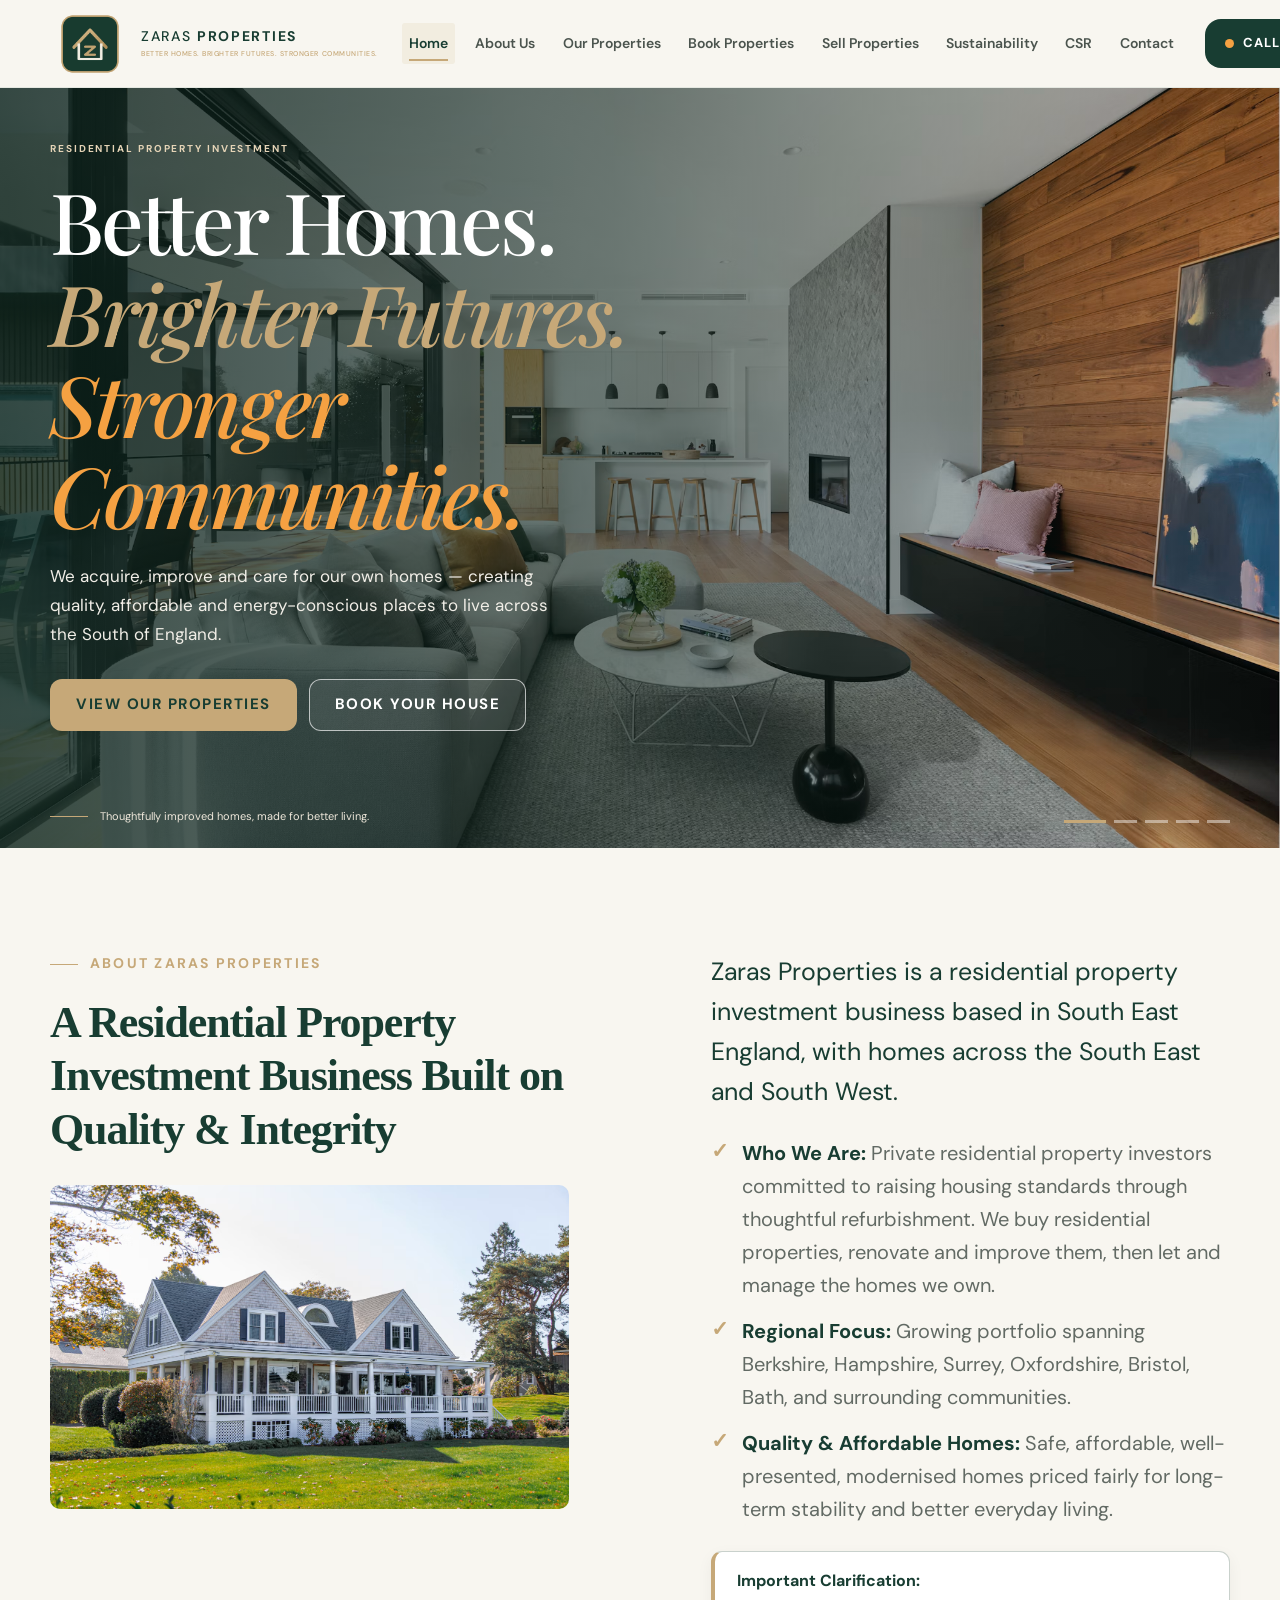
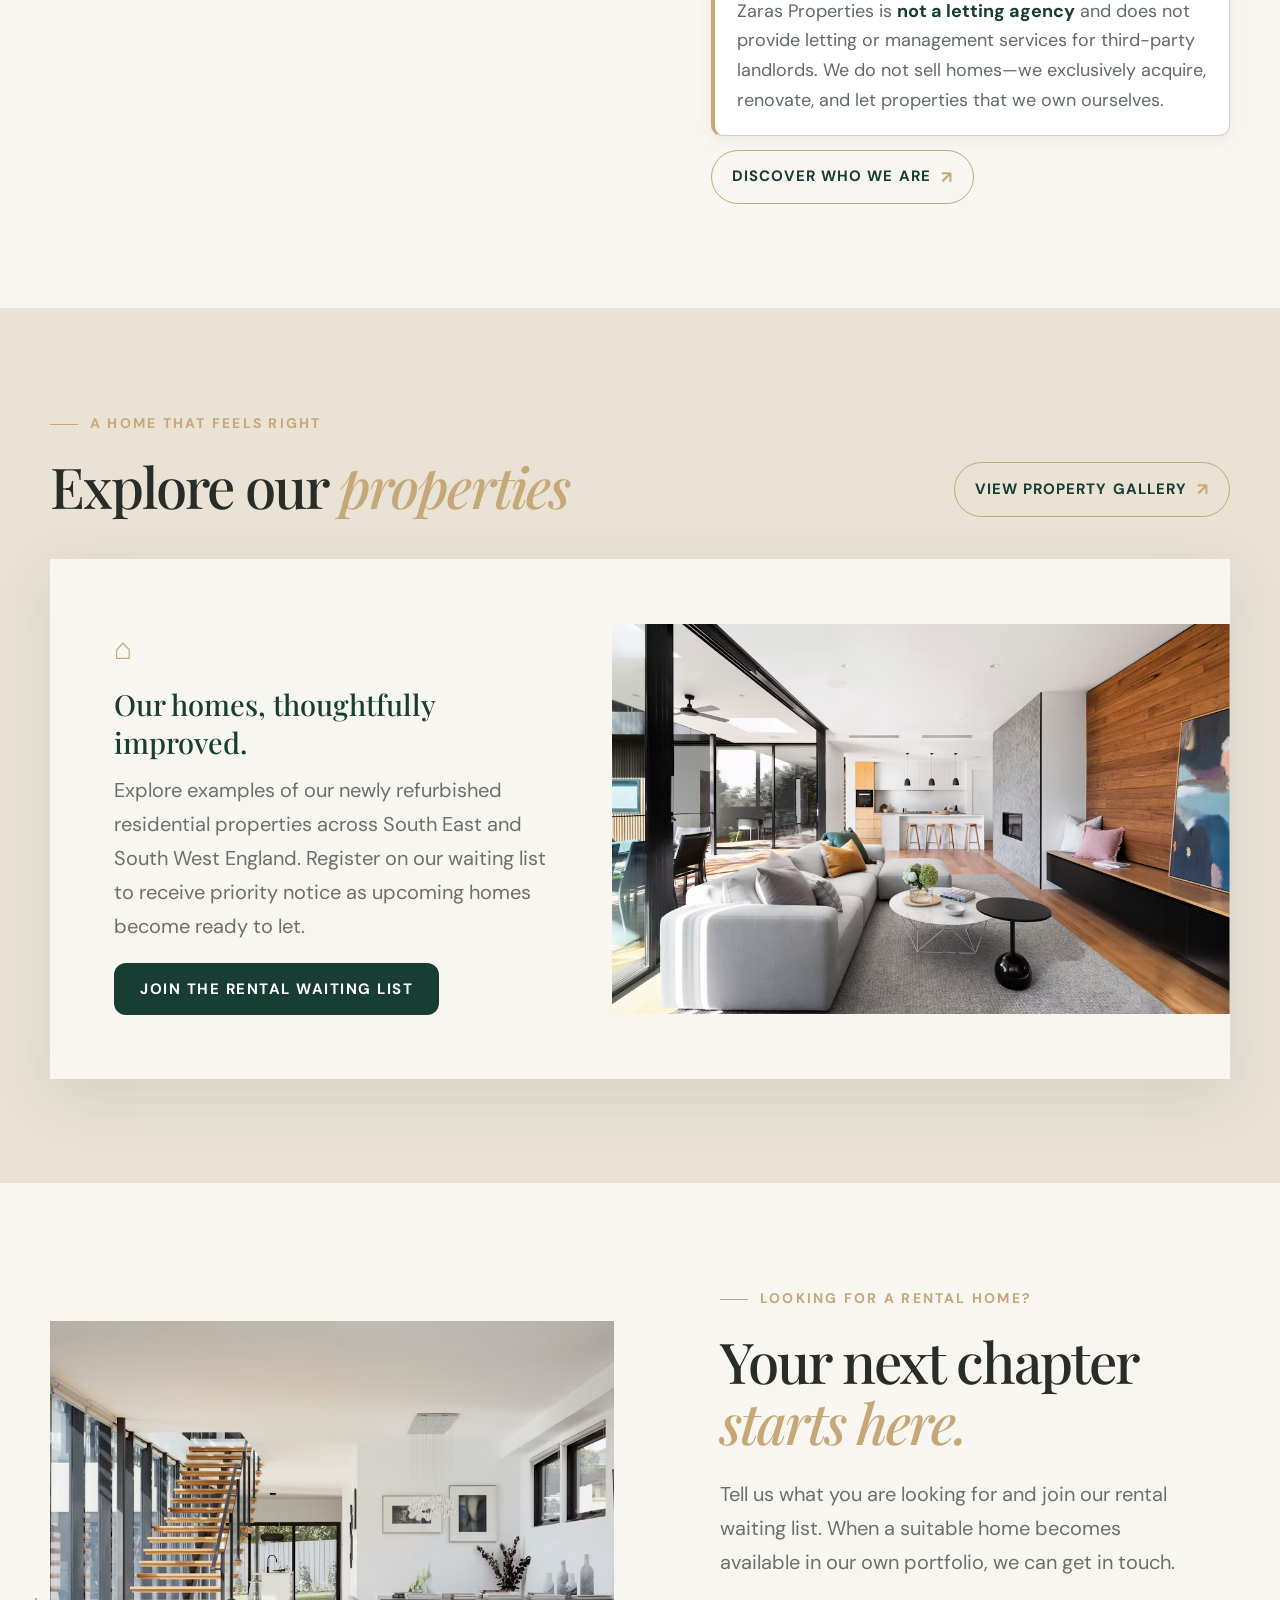
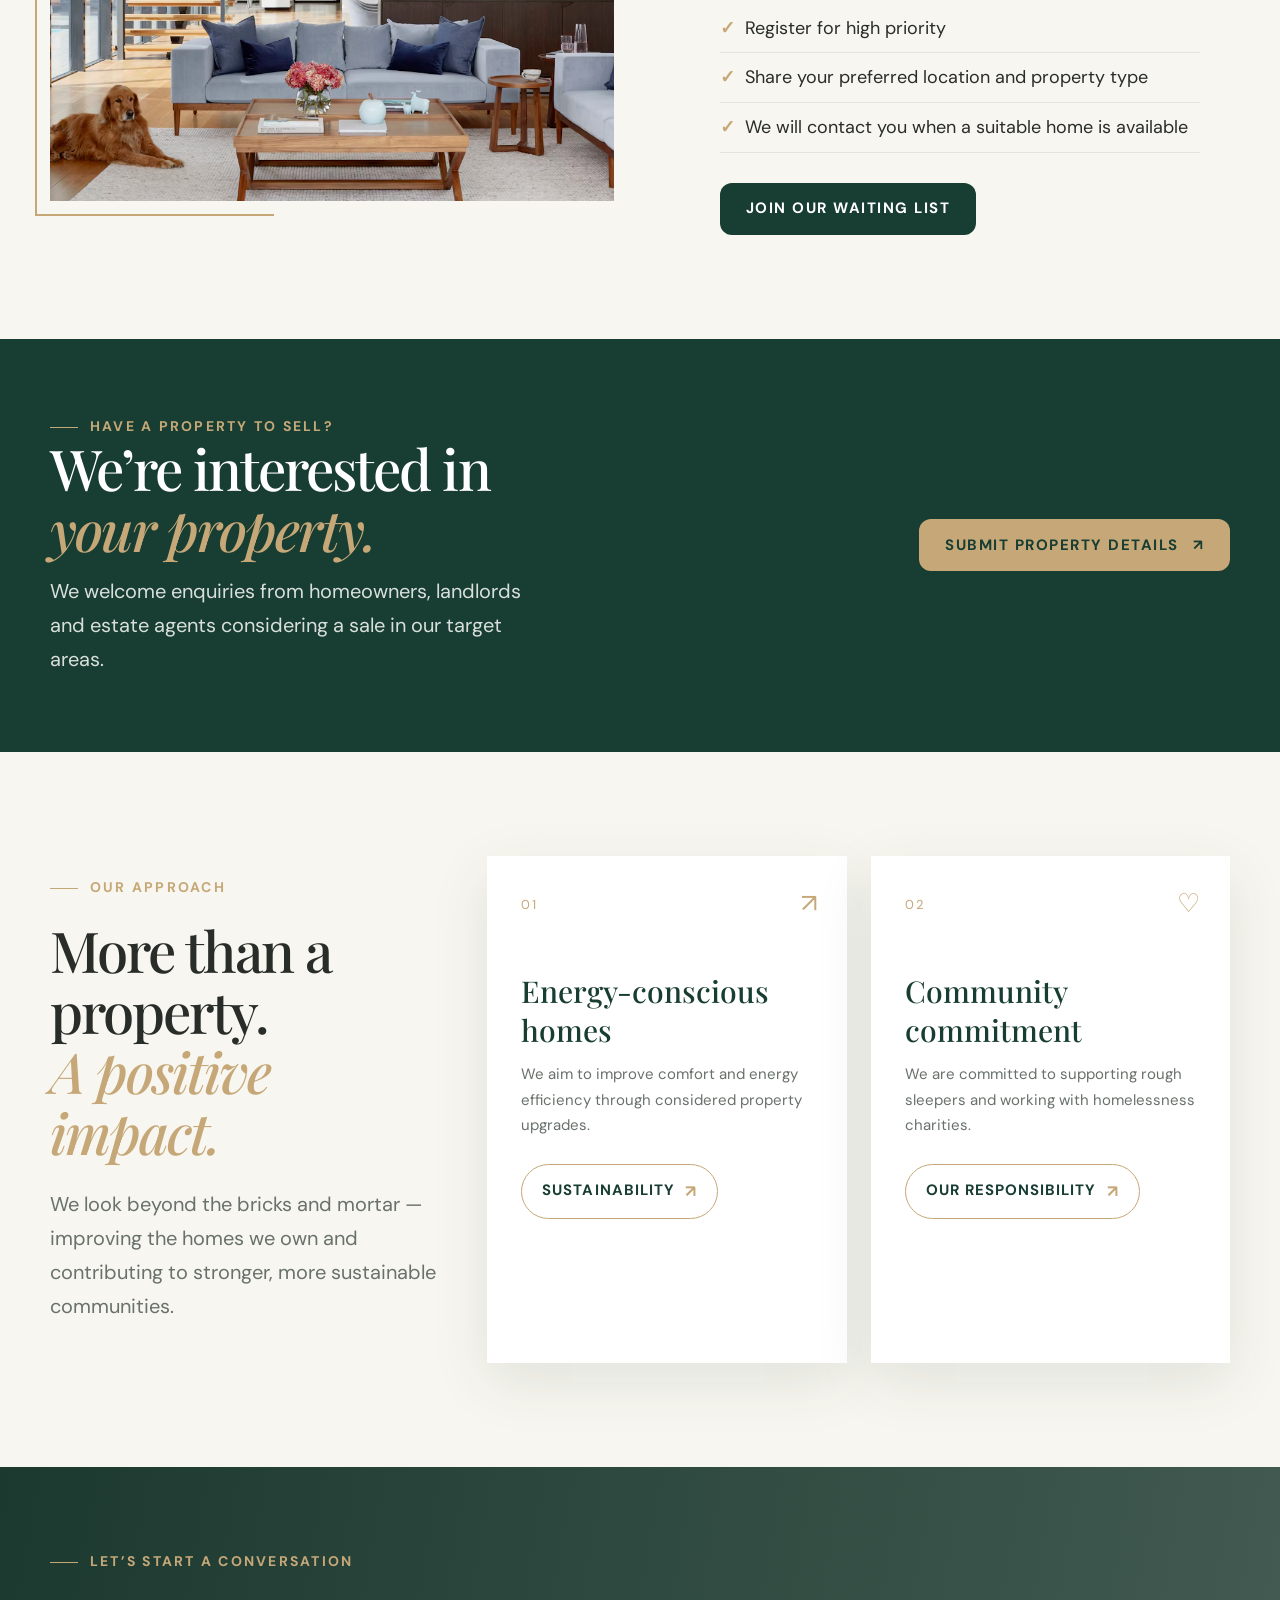
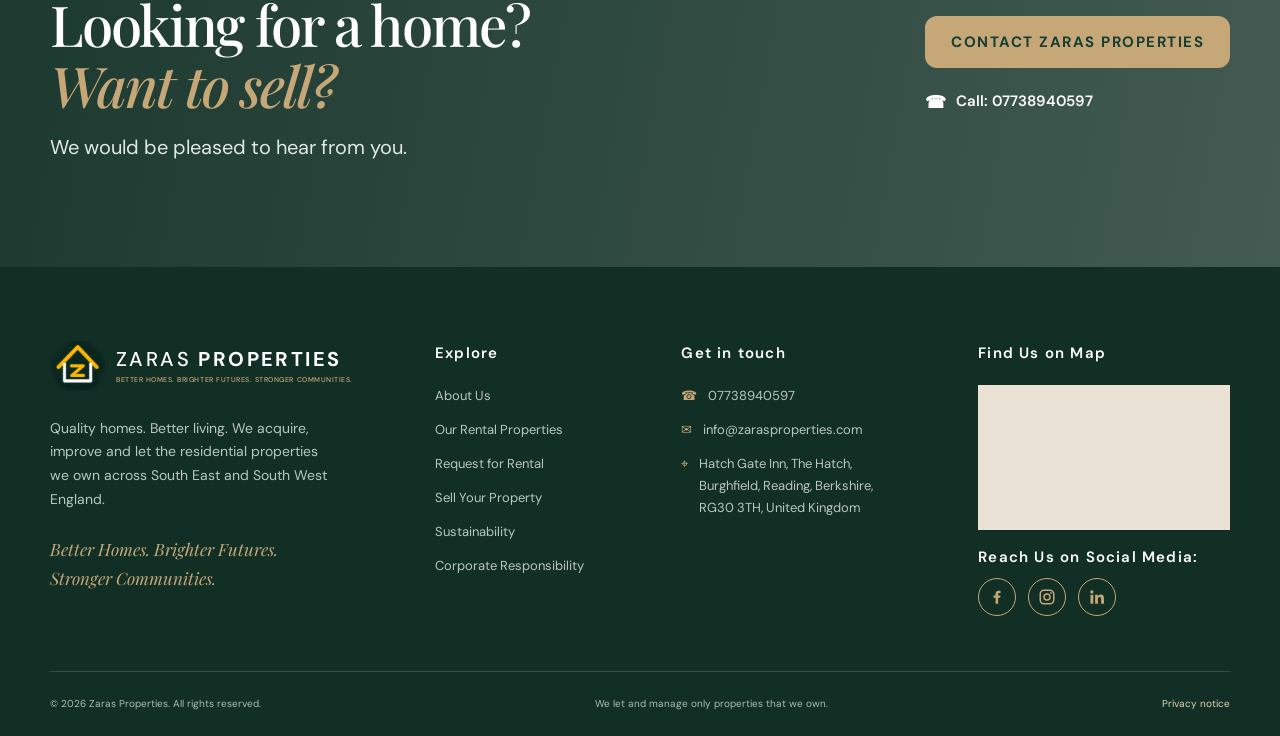
==== commit 15fcc1c5: "Update index.html and style.css" ====
--- a/index.html
+++ b/index.html
@@ -341,8 +341,51 @@
 		<iframe title="Zaras Properties office location" loading="lazy" referrerpolicy="no-referrer-when-downgrade" src="https://www.google.com/maps?q=Hatch%20Gate%20Inn%2C%20The%20Hatch%2C%20Burghfield%2C%20Reading%2C%20Berkshire%2C%20RG30%203TH&output=embed"></iframe>
 		</div>
 		
-		<h3 class="social-heading">Connect Via</h3><div class="social-links"><a href="mailto:info@zarasproperties.com" aria-label="Email Zaras Properties">✉</a><a href="tel:07738940597" aria-label="Call Zaras Properties">☎</a></div>
-	
+		
+		
+			
+			
+				<h3 class="social-heading">Reach Us on Social Media:</h3>
+
+				<div class="social-links">
+
+					<!-- Facebook -->
+					<a href="https://www.facebook.com/profile.php?id=61559239577833"
+					   target="_blank" rel="noopener noreferrer"
+					   aria-label="Facebook">
+
+						<svg viewBox="0 0 24 24" aria-hidden="true">
+							<path fill="currentColor" d="M13.5 21v-8h2.7l.4-3h-3.1V8.1c0-.9.3-1.5 1.6-1.5h1.7V3.9c-.3 0-1.3-.1-2.5-.1-2.5 0-4.2 1.5-4.2 4.3V10H7.3v3h2.8v8z"/>
+						</svg>
+					</a>
+
+					<!-- Instagram -->
+					<a href="https://www.instagram.com/zarasproperties"
+					   target="_blank" rel="noopener noreferrer"
+					   aria-label="Instagram">
+
+						<svg viewBox="0 0 24 24" aria-hidden="true">
+							<rect x="3" y="3" width="18" height="18" rx="5" fill="none" stroke="currentColor" stroke-width="2"/>
+							<circle cx="12" cy="12" r="4" fill="none" stroke="currentColor" stroke-width="2"/>
+							<circle cx="17.5" cy="6.5" r="1.2" fill="currentColor"/>
+						</svg>
+					</a>
+
+					<!-- LinkedIn -->
+					<a href="https://www.linkedin.com/company/zaras-properties"
+					   target="_blank" rel="noopener noreferrer"
+					   aria-label="LinkedIn">
+
+						<svg viewBox="0 0 24 24" aria-hidden="true">
+							<path fill="currentColor" d="M5.2 3a2.2 2.2 0 1 0 0 4.4 2.2 2.2 0 0 0 0-4.4ZM3.3 9h3.8v12H3.3zm6.2 0h3.6v1.6h.1a4 4 0 0 1 3.6-2c3.8 0 4.5 2.5 4.5 5.7V21h-3.8v-5.9c0-1.4 0-3.2-2-3.2s-2.3 1.5-2.3 3.1V21H9.5z"/>
+						</svg>
+					</a>
+
+				</div>
+
+
+
+		
 	</div>
 	
 		
--- a/assets/css/style.css
+++ b/assets/css/style.css
@@ -1778,5 +1778,118 @@
 }
 
 
-/* Footer Slogan */
-
+
+/* Footer Social Media Links */
+
+.social-links {
+    display: flex;
+    align-items: center;
+    gap: 12px;
+}
+
+.social-links a {
+    display: flex;
+    align-items: center;
+    justify-content: center;
+
+    width: 38px;
+    height: 38px;
+
+    border: 1px solid var(--gold);
+    border-radius: 50%;
+
+    color: var(--gold);
+    background: transparent;
+
+    font-size: 13px;
+    font-weight: 700;
+    text-decoration: none;
+
+    transition: all .3s ease;
+}
+
+.social-links a:hover {
+    background: var(--gold);
+    color: #fff;
+    border-color: var(--gold);
+    transform: translateY(-3px);
+}
+
+/* Social Media Icons */
+
+/* Social Media SVG Icons */
+
+.social-links a {
+    display: flex;
+    align-items: center;
+    justify-content: center;
+    width: 38px;
+    height: 38px;
+    border: 1px solid var(--gold);
+    border-radius: 50%;
+    color: var(--gold);
+    background: transparent;
+    transition: all .3s ease;
+}
+
+.social-links a svg {
+    width: 18px;
+    height: 18px;
+    display: block;
+}
+
+.social-links a:hover {
+    background: var(--gold);
+    color: #fff;
+    border-color: var(--gold);
+    transform: translateY(-3px);
+}
+
+
+
+
+
+
+
+
+
+
+/* Navbar Section */
+
+
+/* Mobile Navigation Layer Fix */
+@media (max-width: 900px) {
+
+.site-header {
+        position: sticky;
+        top: 0;
+        z-index: 1000;
+        overflow: visible;
+    }
+
+.main-nav {
+        position: absolute;
+        top: 100%;
+        left: 0;
+        right: 0;
+        bottom: auto;
+
+        width: 100%;
+        max-height: calc(100vh - 76px);
+        overflow-y: auto;
+
+        background: var(--ivory);
+        z-index: 1001;
+        box-shadow: 0 10px 20px rgba(0, 0, 0, 0.12);
+        box-sizing: border-box;
+    }
+
+.main-nav.open {
+        display: flex;
+    }
+
+.menu-toggle {
+        position: relative;
+        z-index: 1002;
+    }
+}
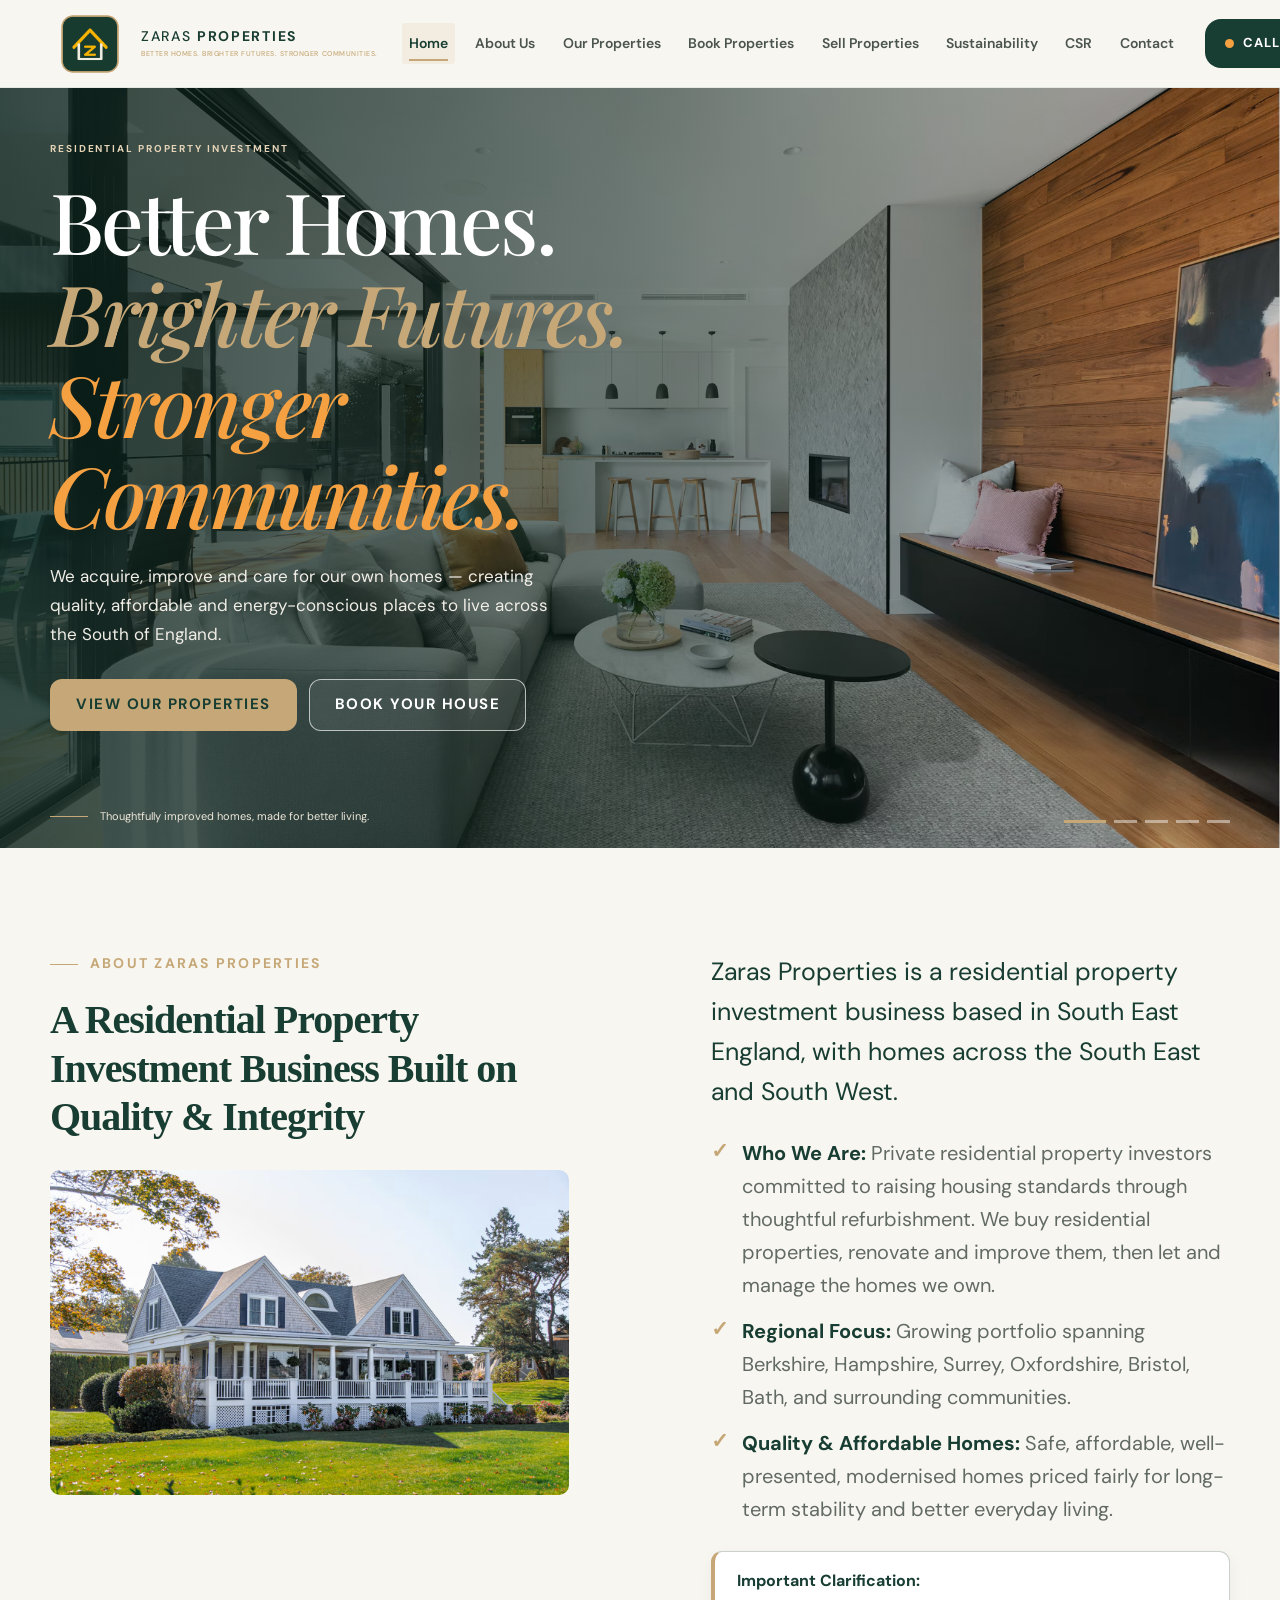
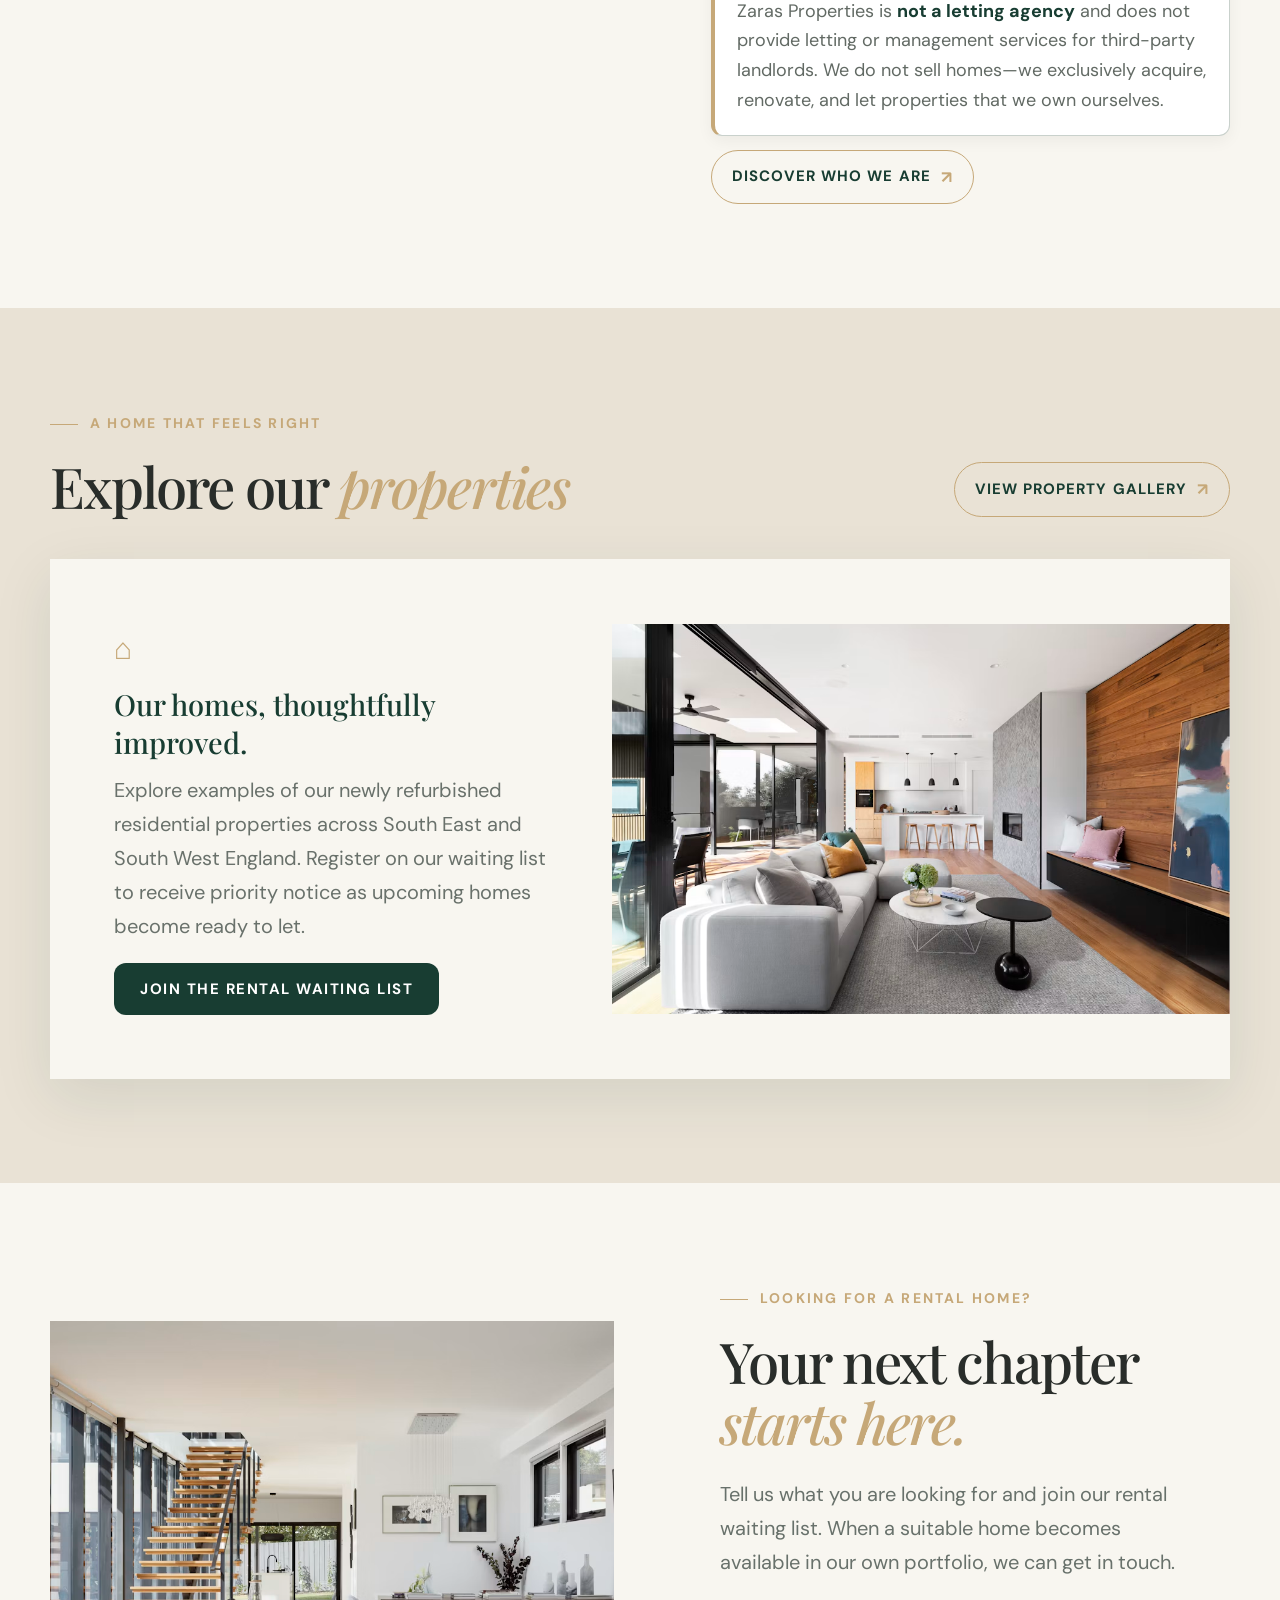
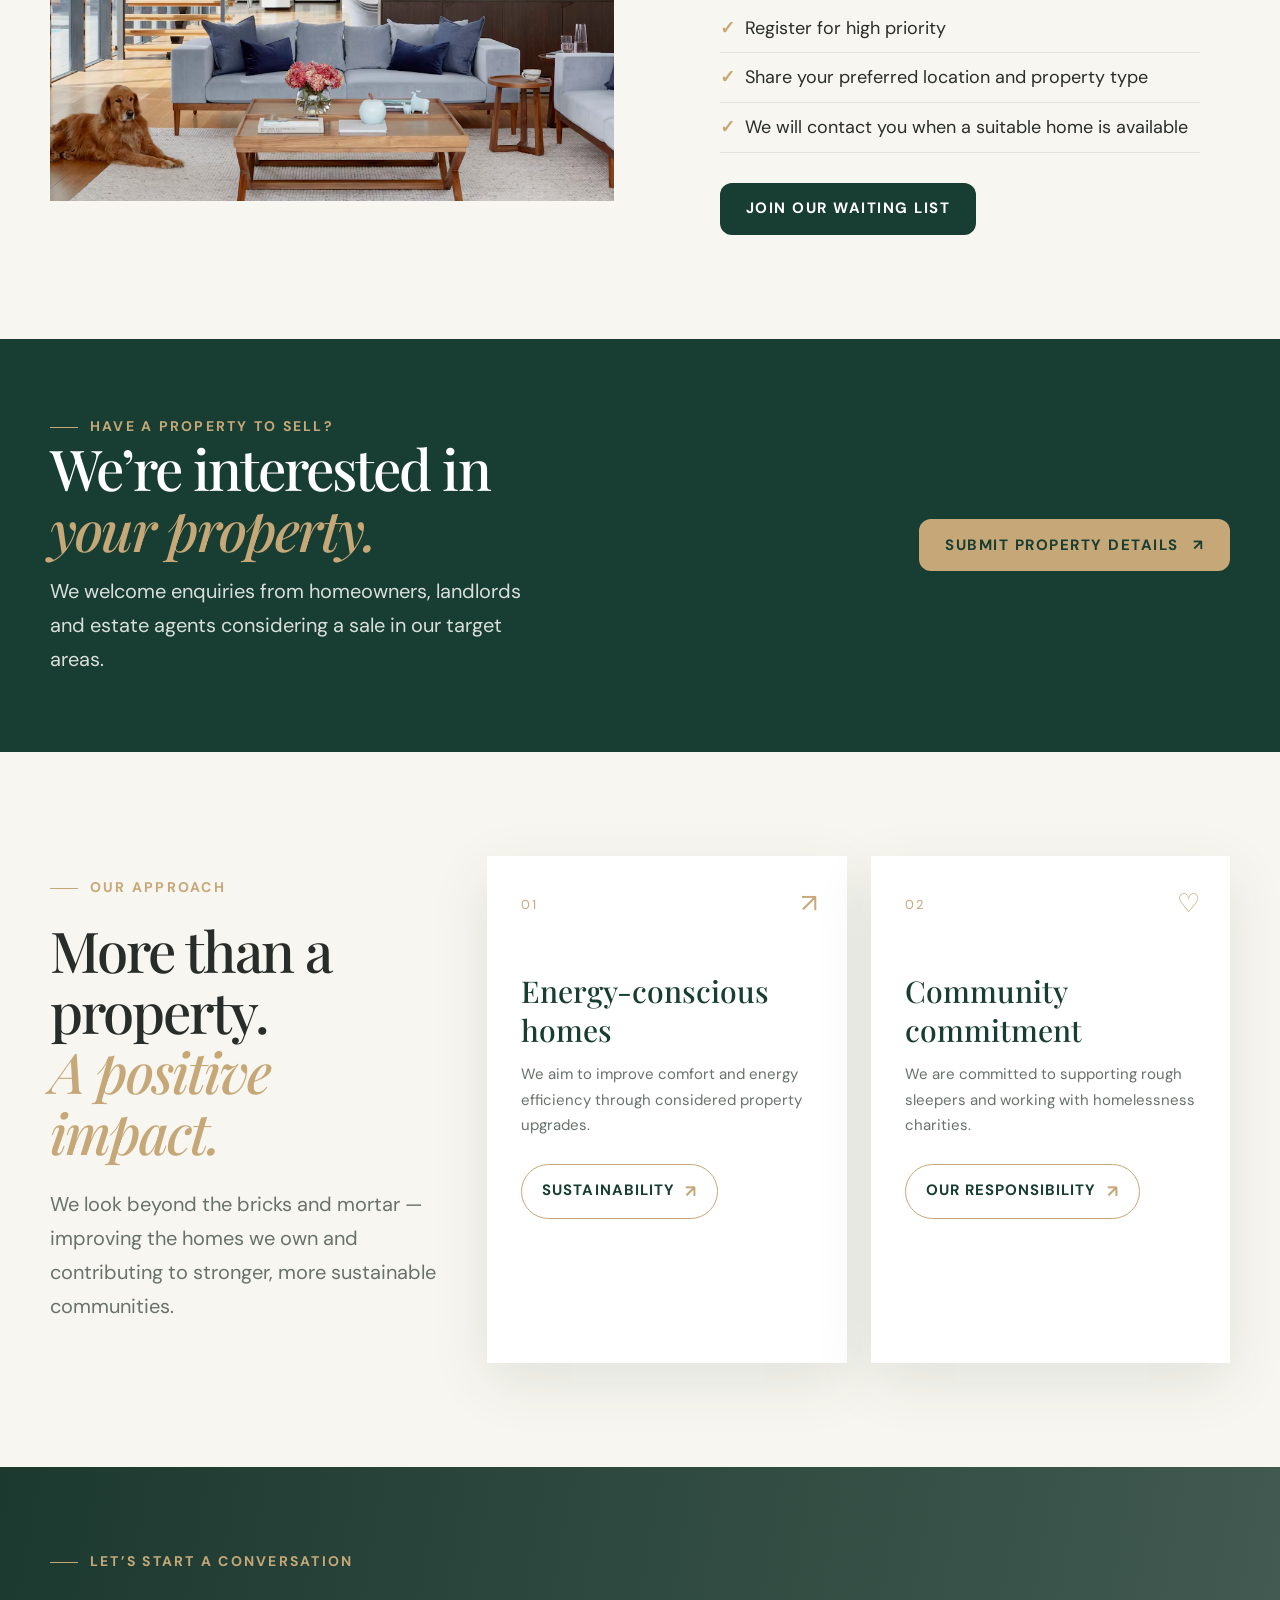
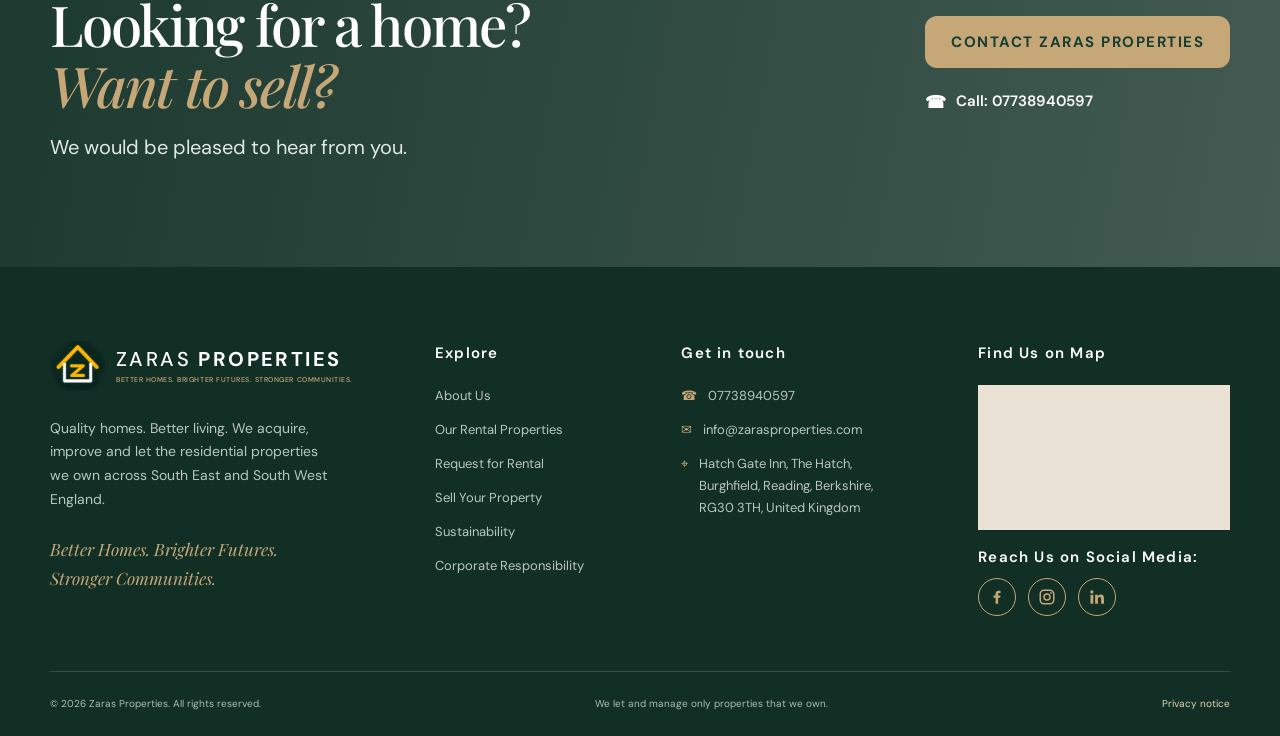
==== commit 9556f732: "Update menu bar overfloww and typo fix in footer" ====
--- a/index.html
+++ b/index.html
@@ -42,6 +42,8 @@
     </span>
 
 	</a>
+	
+	<!-- Main Menu Section-->
 	
     <button class="menu-toggle" aria-label="Open navigation" aria-expanded="false"><span></span><span></span><span></span></button>
     <nav class="main-nav" aria-label="Main navigation">
@@ -71,8 +73,9 @@
       <div class="hero-slide active" style="background-image: url('assets/images/hero/Image-1.avif');"></div>
 	  <div class="hero-slide active" style="background-image: url('assets/images/hero/Image-2.avif');"></div>
 	  <div class="hero-slide active" style="background-image: url('assets/images/hero/Image-3.avif');"></div>
-	  <div class="hero-slide active" style="background-image: url('assets/images/hero/Image-2.avif');"></div>
+	  <div class="hero-slide active" style="background-image: url('assets/images/hero/Image-5.jpg');"></div>
 	  <div class="hero-slide active" style="background-image: url('assets/images/hero/Image-4.avif');"></div>
+	  <div class="hero-slide active" style="background-image: url('assets/images/hero/Image-6.jpeg');"></div>
 	  
     </div>
     <div class="hero-shade"></div>
@@ -291,7 +294,7 @@
 		
 		<a class="brand brand-light" href="index.html">
 			<img src="assets/images/logo-footer.png"
-     `		alt="Zaras Properties Logo"
+     		alt="Zaras Properties Logo"
 			class="footer-logo">
 
 			<span class="brand-name">
--- a/assets/css/style.css
+++ b/assets/css/style.css
@@ -687,7 +687,7 @@
 }
 .card-index {
     color: var(--gold);
-    font-size: 11px;
+    font-size: 15px;
     letter-spacing: .12em
 }
 .gallery-grid {
@@ -1597,7 +1597,7 @@
 .about-section-title {
     color: var(--green);
     font-family: Georgia, "Times New Roman", serif;
-    font-size: 44px;
+    font-size: 40px;
     font-weight: 700;
     line-height: 1.22;
     letter-spacing: -0.025em;
@@ -1893,3 +1893,225 @@
         z-index: 1002;
     }
 }
+
+
+/* Hero Section*/
+
+
+/* Mobile Hero Button Visibility Fix */
+
+@media (max-width: 620px) {
+    .hero {
+        height: auto;
+        min-height: calc(100svh - 76px);
+        max-height: none;
+        padding: 35px 0 45px;
+        align-items: center;
+    }
+
+    .hero-content {
+        width: 100%;
+        padding-top: 0;
+    }
+
+    .hero .button-row {
+        gap: 12px;
+    }
+}
+
+
+
+/*About page*/
+
+
+
+/* Page Hero Background Image Fix */
+.page-hero {
+    background-image:
+        linear-gradient(
+            90deg,
+            rgba(15, 46, 36, 0.86),
+            rgba(15, 46, 36, 0.38)
+        ),
+        var(--page-image);
+
+    background-position: center;
+    background-size: cover;
+    background-repeat: no-repeat;
+}
+
+
+
+/* Fix mobile header overflow */
+@media (max-width: 620px) {
+
+.nav-wrap {
+        gap: 6px;
+    }
+
+.brand {
+        gap: 6px;
+        min-width: 0;
+    }
+
+.navbar-logo {
+        width: 40px;
+        height: 40px;
+        flex-shrink: 0;
+    }
+
+.brand-name {
+        font-size: 10px;
+        white-space: nowrap;
+    }
+
+.brand-name small {
+        display: none;
+    }
+
+.menu-toggle {
+        padding: 7px;
+        flex-shrink: 0;
+    }
+
+.call-button {
+        margin-left: 0;
+        padding: 8px 9px;
+        font-size: 9px;
+        gap: 5px;
+        flex-shrink: 0;
+    }
+
+}
+
+
+
+
+
+/* Global horizontal overflow fix (sticky header keep intact ) */
+html,
+body {
+    max-width: 100%;
+    overflow-x: clip;
+}
+
+.empty-feature,
+.feature-image {
+    overflow: hidden;
+}
+
+@media (max-width: 620px) {
+    /* Grid columns jeno screen-er baire na jay */
+    .split-intro,
+    .feature-split,
+    .property-grid,
+    .three-grid,
+    .values-grid,
+    .empty-feature,
+    .gallery-empty,
+    .footer-grid {
+        grid-template-columns: minmax(0, 1fr);
+    }
+
+    /* Header mobile fit fix */
+    .site-header .container {
+        width: 100%;
+        padding: 0 14px;
+    }
+
+    .nav-wrap {
+        gap: 8px;
+    }
+
+    .brand {
+        gap: 7px;
+        min-width: 0;
+        flex: 1 1 auto;
+    }
+
+    .navbar-logo {
+        width: 36px;
+        height: 36px;
+        flex-shrink: 0;
+    }
+
+    .brand-name {
+        font-size: 11px;
+        letter-spacing: 0.06em;
+        white-space: nowrap;
+        overflow: hidden;
+        text-overflow: ellipsis;
+    }
+
+    .brand-name small {
+        display: none;
+    }
+
+    .menu-toggle {
+        padding: 6px;
+        flex-shrink: 0;
+        order: 3; /* Hamburger icon ekdom dane thakbe */
+    }
+
+    .call-button {
+        margin-left: auto;
+        padding: 8px 10px;
+        font-size: 10px;
+        gap: 5px;
+        flex-shrink: 0;
+        order: 2;
+    }
+
+    /* Hero text cut-off & left-edge fix */
+    .hero-content {
+        width: min(100% - 32px, 1180px);
+        padding-top: 0;
+    }
+
+    .hero h1 {
+        font-size: clamp(32px, 9.5vw, 46px);
+        line-height: 1.12;
+        overflow-wrap: break-word;
+    }
+
+    .hero-copy {
+        font-size: 15px;
+    }
+
+    .about-section-title {
+        font-size: clamp(26px, 7.5vw, 34px);
+    }
+
+    p {
+        font-size: 15px;
+    }
+
+    .feature-image:before {
+        left: 0;
+        bottom: 0;
+    }
+
+    /* Footer brand nowrap overflow fix */
+    .footer-logo {
+        width: 44px;
+        height: 44px;
+    }
+
+    footer .brand-name {
+        font-size: 16px;
+        white-space: normal;
+    }
+}
+
+/* Khub choto screen (360px er niche) er jonne extra safety */
+@media (max-width: 360px) {
+    .brand-name {
+        font-size: 10px;
+        letter-spacing: 0.03em;
+    }
+
+    .call-button {
+        padding: 7px 8px;
+        font-size: 9px;
+    }
+}
